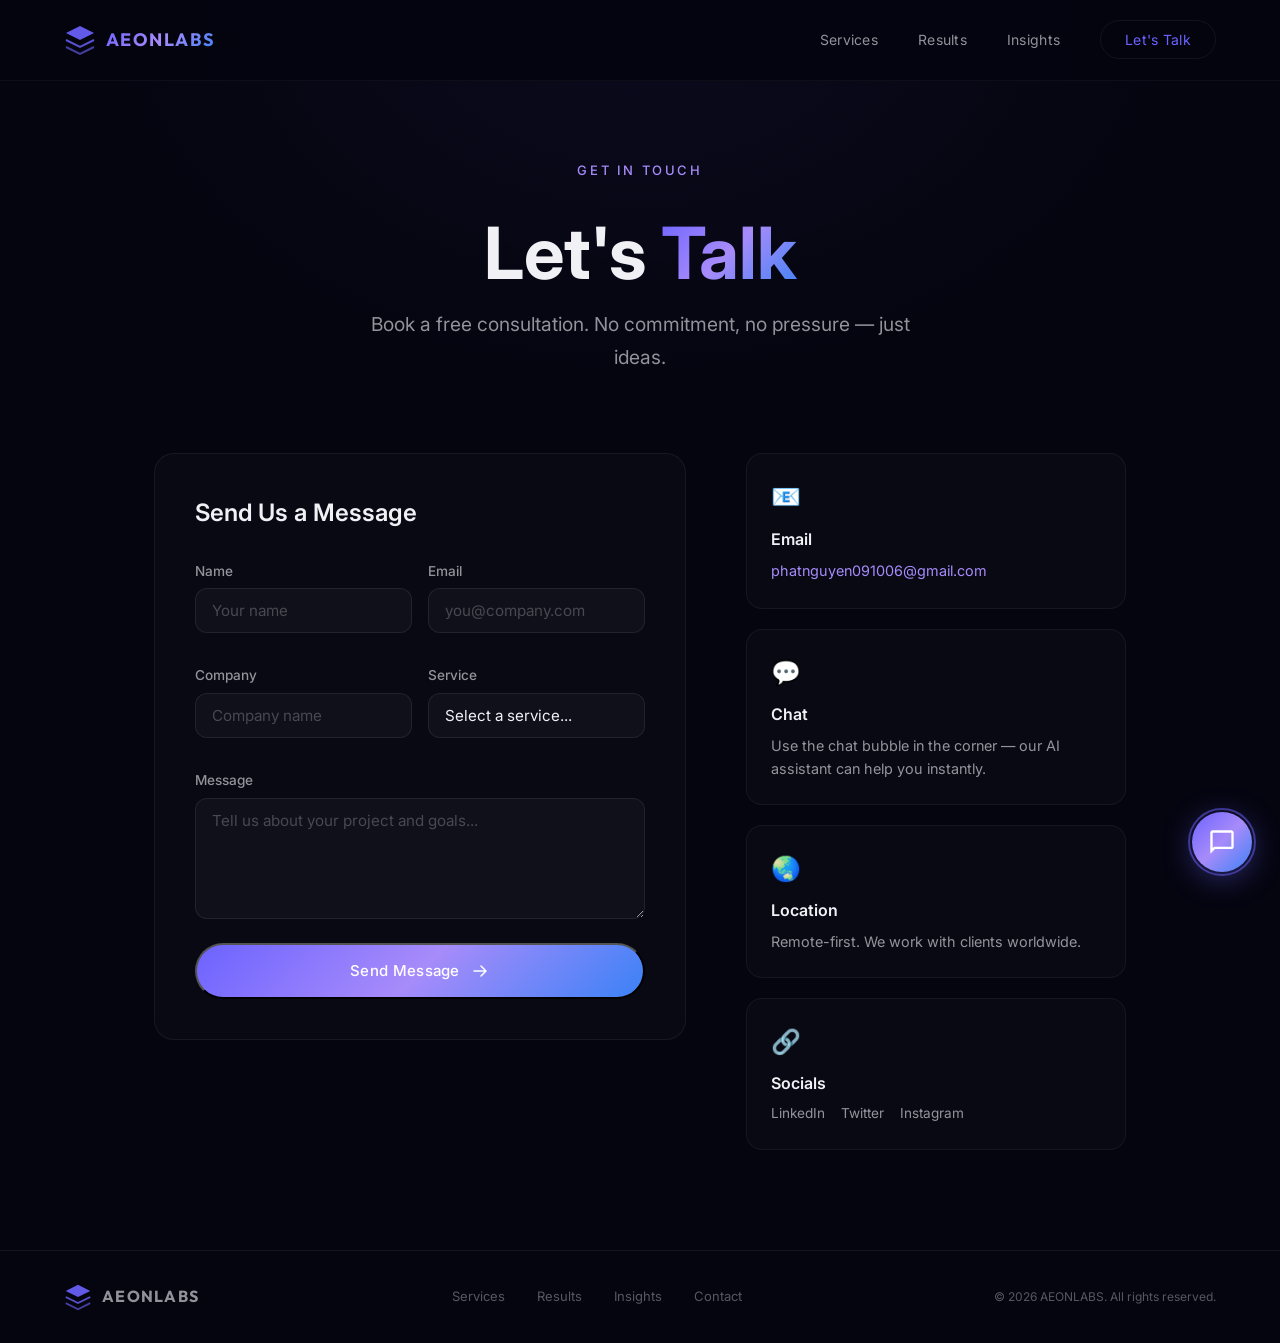
==== contact.html @ 663cafa3 "fix: update contact email to personal email" ====
<!DOCTYPE html>
<html lang="en">
<head>
    <meta charset="UTF-8">
    <meta name="viewport" content="width=device-width, initial-scale=1.0">
    <title>Contact — AEONLABS | Book a Free Consultation</title>
    <meta name="description" content="Get in touch with AEONLABS. Book a free AI marketing consultation and discover how we can grow your business.">
    <link rel="preconnect" href="https://fonts.googleapis.com">
    <link rel="preconnect" href="https://fonts.gstatic.com" crossorigin>
    <link href="https://fonts.googleapis.com/css2?family=Inter:wght@300;400;500;600&family=Outfit:wght@300;400;500;600;700;800&display=swap" rel="stylesheet">
    <link rel="stylesheet" href="style.css">
</head>
<body>
    <!-- Navbar -->
    <nav class="navbar navbar--solid" id="navbar">
        <div class="nav-inner">
            <a href="index.html" class="nav-logo" id="nav-logo">
                <svg width="32" height="32" viewBox="0 0 32 32" fill="none"><path d="M16 2L2 9L16 16L30 9L16 2Z" fill="url(#logo-grad)" opacity="0.9"/><path d="M2 23L16 30L30 23" stroke="url(#logo-grad)" stroke-width="2" fill="none" opacity="0.6"/><path d="M2 16L16 23L30 16" stroke="url(#logo-grad)" stroke-width="2" fill="none" opacity="0.8"/><defs><linearGradient id="logo-grad" x1="2" y1="2" x2="30" y2="30"><stop offset="0%" stop-color="#6C63FF"/><stop offset="100%" stop-color="#A78BFA"/></linearGradient></defs></svg>
                <span class="nav-logo-text">AEONLABS</span>
            </a>
            <ul class="nav-links" id="nav-links">
                <li><a href="services.html">Services</a></li>
                <li><a href="results.html">Results</a></li>
                <li><a href="insights.html">Insights</a></li>
                <li><a href="contact.html" class="nav-cta active">Let's Talk</a></li>
            </ul>
            <button class="nav-toggle" id="nav-toggle" aria-label="Toggle menu"><span></span><span></span></button>
        </div>
    </nav>

    <!-- Page Hero -->
    <section class="page-hero">
        <div class="page-hero-inner">
            <p class="hero-label" data-animate="fade-up">Get In Touch</p>
            <h1 class="page-hero-title" data-animate="fade-up" data-delay="100">
                Let's <span class="gradient-text">Talk</span>
            </h1>
            <p class="page-hero-sub" data-animate="fade-up" data-delay="200">
                Book a free consultation. No commitment, no pressure — just ideas.
            </p>
        </div>
    </section>

    <!-- Contact Section -->
    <section class="contact-section">
        <div class="contact-grid">
            <!-- Contact Form -->
            <div class="contact-form-wrap" data-animate="fade-up">
                <h2>Send Us a Message</h2>
                <form class="contact-form" id="contact-form">
                    <div class="form-row">
                        <div class="form-group">
                            <label for="c-name">Name</label>
                            <input type="text" id="c-name" name="name" placeholder="Your name" required>
                        </div>
                        <div class="form-group">
                            <label for="c-email">Email</label>
                            <input type="email" id="c-email" name="email" placeholder="you@company.com" required>
                        </div>
                    </div>
                    <div class="form-row">
                        <div class="form-group">
                            <label for="c-company">Company</label>
                            <input type="text" id="c-company" name="company" placeholder="Company name">
                        </div>
                        <div class="form-group">
                            <label for="c-service">Service</label>
                            <select id="c-service" name="service">
                                <option value="">Select a service...</option>
                                <option>AI Ad Campaigns</option>
                                <option>SEO Automation</option>
                                <option>Content Generation</option>
                                <option>Social Media AI</option>
                                <option>Predictive Analytics</option>
                                <option>Brand Strategy</option>
                                <option>Not sure — need advice</option>
                            </select>
                        </div>
                    </div>
                    <div class="form-group">
                        <label for="c-message">Message</label>
                        <textarea id="c-message" name="message" rows="5" placeholder="Tell us about your project and goals..."></textarea>
                    </div>
                    <button type="submit" class="btn-primary btn-primary--full" id="contact-submit">
                        <span>Send Message</span>
                        <svg width="20" height="20" viewBox="0 0 20 20" fill="none"><path d="M4 10H16M16 10L11 5M16 10L11 15" stroke="currentColor" stroke-width="1.5" stroke-linecap="round" stroke-linejoin="round"/></svg>
                    </button>
                </form>
                <div class="form-success" id="form-success" style="display:none;">
                    <div class="success-icon">🎉</div>
                    <h3>Message Sent!</h3>
                    <p>We'll get back to you within 24 hours.</p>
                </div>
            </div>

            <!-- Contact Info -->
            <div class="contact-info" data-animate="fade-up" data-delay="150">
                <div class="contact-info-card">
                    <div class="contact-info-icon">📧</div>
                    <h3>Email</h3>
                    <a href="mailto:phatnguyen091006@gmail.com">phatnguyen091006@gmail.com</a>
                </div>
                <div class="contact-info-card">
                    <div class="contact-info-icon">💬</div>
                    <h3>Chat</h3>
                    <p>Use the chat bubble in the corner — our AI assistant can help you instantly.</p>
                </div>
                <div class="contact-info-card">
                    <div class="contact-info-icon">🌏</div>
                    <h3>Location</h3>
                    <p>Remote-first. We work with clients worldwide.</p>
                </div>
                <div class="contact-info-card">
                    <div class="contact-info-icon">🔗</div>
                    <h3>Socials</h3>
                    <div class="contact-socials">
                        <a href="#">LinkedIn</a>
                        <a href="#">Twitter</a>
                        <a href="#">Instagram</a>
                    </div>
                </div>
            </div>
        </div>
    </section>

    <!-- Footer -->
    <footer class="footer">
        <div class="footer-bottom">
            <div class="footer-bottom-inner">
                <div class="footer-logo">
                    <svg width="28" height="28" viewBox="0 0 32 32" fill="none"><path d="M16 2L2 9L16 16L30 9L16 2Z" fill="url(#logo-grad2)" opacity="0.9"/><path d="M2 23L16 30L30 23" stroke="url(#logo-grad2)" stroke-width="2" fill="none" opacity="0.6"/><path d="M2 16L16 23L30 16" stroke="url(#logo-grad2)" stroke-width="2" fill="none" opacity="0.8"/><defs><linearGradient id="logo-grad2" x1="2" y1="2" x2="30" y2="30"><stop offset="0%" stop-color="#6C63FF"/><stop offset="100%" stop-color="#A78BFA"/></linearGradient></defs></svg>
                    <span class="footer-logo-text">AEONLABS</span>
                </div>
                <div class="footer-links">
                    <a href="services.html">Services</a>
                    <a href="results.html">Results</a>
                    <a href="insights.html">Insights</a>
                    <a href="contact.html">Contact</a>
                </div>
                <p class="footer-copy">&copy; 2026 AEONLABS. All rights reserved.</p>
            </div>
        </div>
    </footer>

    <script src="script.js"></script>
    <script src="chatbot.js"></script>
</body>
</html>
---- style.css ----
/* ===================================
   AEONLABS AI Marketing — Design System
   =================================== */

/* --- Reset & Base --- */
*, *::before, *::after {
    margin: 0;
    padding: 0;
    box-sizing: border-box;
}

:root {
    --bg-primary: #050510;
    --bg-secondary: #0a0a1a;
    --bg-card: #0d0d20;
    --bg-card-hover: #12122a;
    --surface: rgba(255, 255, 255, 0.03);
    --surface-border: rgba(255, 255, 255, 0.06);

    --text-primary: #f0f0f5;
    --text-secondary: rgba(240, 240, 245, 0.6);
    --text-muted: rgba(240, 240, 245, 0.35);

    --accent-purple: #6C63FF;
    --accent-violet: #A78BFA;
    --accent-blue: #3B82F6;
    --accent-glow: rgba(108, 99, 255, 0.15);

    --gradient-hero: linear-gradient(180deg, rgba(5,5,16,0) 0%, rgba(5,5,16,0.6) 50%, #050510 100%);
    --gradient-accent: linear-gradient(135deg, #6C63FF 0%, #A78BFA 50%, #3B82F6 100%);
    --gradient-text: linear-gradient(135deg, #f0f0f5 0%, #A78BFA 100%);

    --font-heading: 'Outfit', sans-serif;
    --font-body: 'Inter', sans-serif;

    --section-padding: clamp(80px, 10vw, 160px);
    --container-max: 1400px;
    --container-padding: clamp(20px, 5vw, 80px);

    --ease-out: cubic-bezier(0.16, 1, 0.3, 1);
    --ease-spring: cubic-bezier(0.34, 1.56, 0.64, 1);
}

html { scroll-behavior: smooth; -webkit-font-smoothing: antialiased; }

body {
    font-family: var(--font-body);
    background: var(--bg-primary);
    color: var(--text-primary);
    overflow-x: hidden;
    line-height: 1.6;
}

a { text-decoration: none; color: inherit; }
img { display: block; max-width: 100%; height: auto; }

.gradient-text {
    background: var(--gradient-accent);
    -webkit-background-clip: text;
    -webkit-text-fill-color: transparent;
    background-clip: text;
}


/* --- Navbar --- */
.navbar {
    position: fixed; top: 0; left: 0; width: 100%;
    z-index: 1000; padding: 24px 0;
    transition: all 0.5s var(--ease-out);
}

.navbar.scrolled {
    padding: 14px 0;
    background: rgba(5, 5, 16, 0.8);
    backdrop-filter: blur(20px);
    -webkit-backdrop-filter: blur(20px);
    border-bottom: 1px solid var(--surface-border);
}

.nav-inner {
    max-width: var(--container-max); margin: 0 auto;
    padding: 0 var(--container-padding);
    display: flex; align-items: center; justify-content: space-between;
}

.nav-logo {
    display: flex; align-items: center; gap: 10px;
    transition: opacity 0.3s;
}
.nav-logo:hover { opacity: 0.8; }

.nav-logo-text {
    font-family: var(--font-heading);
    font-weight: 700; font-size: 18px;
    letter-spacing: 0.08em;
    background: var(--gradient-accent);
    -webkit-background-clip: text;
    -webkit-text-fill-color: transparent;
    background-clip: text;
}

.nav-links {
    display: flex; align-items: center;
    list-style: none; gap: 40px;
}

.nav-links a {
    font-size: 14px; font-weight: 400;
    color: var(--text-secondary);
    letter-spacing: 0.02em; transition: color 0.3s;
    position: relative;
}

.nav-links a::after {
    content: ''; position: absolute; bottom: -4px; left: 0;
    width: 0; height: 1px;
    background: var(--accent-purple);
    transition: width 0.3s var(--ease-out);
}

.nav-links a:hover { color: var(--text-primary); }
.nav-links a:hover::after { width: 100%; }

.nav-cta {
    padding: 10px 24px !important;
    border: 1px solid var(--surface-border);
    border-radius: 100px;
    transition: all 0.3s var(--ease-out) !important;
}

.nav-cta:hover {
    border-color: var(--accent-purple) !important;
    background: var(--accent-glow);
}

.nav-cta::after { display: none !important; }

.nav-toggle {
    display: none; flex-direction: column; gap: 6px;
    background: none; border: none; cursor: pointer; padding: 8px;
}

.nav-toggle span {
    display: block; width: 24px; height: 1.5px;
    background: var(--text-primary);
    transition: all 0.3s var(--ease-out);
}

/* --- Hero --- */
.hero {
    position: relative; min-height: 100vh;
    display: flex; align-items: center; justify-content: center;
    overflow: hidden;
}

.hero-bg { position: absolute; inset: 0; z-index: 0; }

.hero-bg-img { width: 100%; height: 100%; object-fit: cover; opacity: 0.5; }

.hero-bg-overlay { position: absolute; inset: 0; background: var(--gradient-hero); }

.hero-particles { position: absolute; inset: 0; z-index: 1; pointer-events: none; }

.particle {
    position: absolute; width: 2px; height: 2px;
    background: var(--accent-violet); border-radius: 50%;
    opacity: 0; animation: particle-float 8s infinite;
}

@keyframes particle-float {
    0% { opacity: 0; transform: translateY(0) scale(1); }
    10% { opacity: 0.6; }
    90% { opacity: 0; }
    100% { opacity: 0; transform: translateY(-300px) scale(0); }
}

.hero-content {
    position: relative; z-index: 2;
    text-align: center; padding: 0 var(--container-padding);
}

.hero-label {
    font-family: var(--font-body);
    font-size: 13px; font-weight: 500;
    letter-spacing: 0.2em; text-transform: uppercase;
    color: var(--accent-violet); margin-bottom: 32px;
}

.hero-title {
    font-family: var(--font-heading);
    font-size: clamp(48px, 8vw, 120px);
    font-weight: 700; line-height: 1.05;
    letter-spacing: -0.03em;
    background: var(--gradient-text);
    -webkit-background-clip: text;
    -webkit-text-fill-color: transparent;
    background-clip: text;
    margin-bottom: 28px;
}

.hero-subtitle {
    font-size: clamp(15px, 1.5vw, 19px);
    color: var(--text-secondary);
    line-height: 1.8; max-width: 520px; margin: 0 auto;
}

.hero-subtitle strong { color: var(--text-primary); }

.hero-cta-group {
    display: flex; align-items: center; justify-content: center;
    gap: 20px; margin-top: 40px;
}

.btn-ghost {
    padding: 14px 32px; border-radius: 100px;
    border: 1px solid var(--surface-border);
    font-family: var(--font-body); font-size: 15px;
    font-weight: 500; color: var(--text-secondary);
    transition: all 0.4s var(--ease-out);
}

.btn-ghost:hover {
    border-color: var(--accent-purple);
    color: var(--text-primary);
    background: var(--accent-glow);
}

.hero-scroll {
    position: absolute; bottom: -120px; left: 50%;
    transform: translateX(-50%);
    display: flex; flex-direction: column;
    align-items: center; gap: 12px;
}

.scroll-line {
    width: 1px; height: 60px;
    background: linear-gradient(180deg, var(--accent-purple), transparent);
    animation: scroll-pulse 2s infinite;
}

@keyframes scroll-pulse {
    0%, 100% { opacity: 0.3; transform: scaleY(0.6); }
    50% { opacity: 1; transform: scaleY(1); }
}

.hero-scroll span {
    font-size: 11px; letter-spacing: 0.15em;
    text-transform: uppercase; color: var(--text-muted);
}

/* --- About Section --- */
.about { padding: var(--section-padding) 0; position: relative; }

.about-grid {
    max-width: var(--container-max); margin: 0 auto;
    padding: 0 var(--container-padding);
    display: grid; grid-template-columns: 1fr 1fr;
    gap: 80px; align-items: start;
}

.section-title {
    font-family: var(--font-heading);
    font-size: clamp(36px, 5vw, 72px);
    font-weight: 700; line-height: 1.1;
    letter-spacing: -0.03em;
}

.about-card {
    display: flex; gap: 16px; align-items: flex-start;
    padding: 24px; border-radius: 16px;
    background: var(--surface);
    border: 1px solid var(--surface-border);
    margin-bottom: 16px;
    transition: all 0.4s var(--ease-out);
}

.about-card:hover {
    border-color: rgba(108, 99, 255, 0.2);
    background: rgba(255, 255, 255, 0.05);
    transform: translateX(4px);
}

.about-icon { font-size: 28px; flex-shrink: 0; line-height: 1; }

.about-text {
    font-size: 15px; line-height: 1.7;
    color: var(--text-secondary); margin: 0;
}

.about-text strong { color: var(--text-primary); }

.about-image {
    width: 100%; max-width: var(--container-max);
    margin: 80px auto 0; padding: 0 var(--container-padding);
    position: relative;
    display: flex; justify-content: center; align-items: center;
    min-height: 600px;
    overflow: hidden;
}

.globe-wrap {
    width: 620px; height: 620px;
    position: relative;
    z-index: 10;
    overflow: visible;
}

.globe-wrap canvas {
    width: 100% !important; height: 100% !important;
    display: block;
}

/* Glow ring behind the globe */
.about-image::after {
    content: '';
    position: absolute;
    width: 480px; height: 480px;
    top: 50%; left: 50%;
    transform: translate(-50%, -50%);
    border-radius: 50%;
    background: radial-gradient(
        circle,
        rgba(108, 99, 255, 0.18) 0%,
        rgba(108, 99, 255, 0.06) 40%,
        transparent 70%
    );
    animation: glow-pulse 4s ease-in-out infinite alternate;
    pointer-events: none;
    z-index: 1;
}

@keyframes glow-pulse {
    0% { transform: translate(-50%, -50%) scale(1); opacity: 0.6; }
    100% { transform: translate(-50%, -50%) scale(1.15); opacity: 1; }
}

/* Radial vignette — blends globe edges into background */
.about-image::before {
    content: '';
    position: absolute;
    inset: -60px;
    background: radial-gradient(
        circle at center,
        transparent 18%,
        rgba(5, 5, 16, 0.3) 28%,
        rgba(5, 5, 16, 0.7) 38%,
        rgba(5, 5, 16, 0.92) 48%,
        #050510 58%
    );
    pointer-events: none;
    z-index: 15;
}

/* --- Marquee --- */
.marquee-section {
    padding: 60px 0; overflow: hidden;
    border-top: 1px solid var(--surface-border);
    border-bottom: 1px solid var(--surface-border);
}

.marquee-track { display: flex; width: max-content; }

.marquee-content {
    display: flex; align-items: center; gap: 40px;
    animation: marquee-scroll 30s linear infinite;
    white-space: nowrap;
}

.marquee-item {
    font-family: var(--font-heading);
    font-size: clamp(36px, 5vw, 64px);
    font-weight: 600; letter-spacing: -0.02em;
    color: var(--text-primary); opacity: 0.7;
    transition: opacity 0.3s;
}

.marquee-item:hover { opacity: 1; }

.marquee-dot { font-size: 20px; color: var(--accent-purple); opacity: 0.5; }

@keyframes marquee-scroll {
    0% { transform: translateX(0); }
    100% { transform: translateX(-50%); }
}

/* --- Services Detail --- */
.services-detail {
    padding: var(--section-padding) 0;
    background: var(--bg-secondary);
}

.services-inner {
    max-width: var(--container-max); margin: 0 auto;
    padding: 0 var(--container-padding);
}

.services-title { margin-bottom: 16px; }

.services-subtitle {
    font-size: 17px; color: var(--text-secondary);
    margin-bottom: 60px;
}

.services-grid {
    display: grid; grid-template-columns: repeat(3, 1fr);
    gap: 24px;
}

.service-card {
    padding: 40px 32px; border-radius: 20px;
    background: var(--bg-card);
    border: 1px solid var(--surface-border);
    transition: all 0.5s var(--ease-out);
    position: relative; overflow: hidden;
}

.service-card::before {
    content: ''; position: absolute; top: 0; left: 0;
    width: 100%; height: 3px;
    background: var(--gradient-accent);
    transform: scaleX(0); transform-origin: left;
    transition: transform 0.5s var(--ease-out);
}

.service-card:hover {
    border-color: rgba(108, 99, 255, 0.2);
    transform: translateY(-6px);
    box-shadow: 0 20px 60px rgba(108, 99, 255, 0.08);
}

.service-card:hover::before { transform: scaleX(1); }

.service-number {
    font-family: var(--font-heading);
    font-size: 14px; font-weight: 600;
    color: var(--accent-purple); opacity: 0.5;
    margin-bottom: 24px;
}

.service-card h3 {
    font-family: var(--font-heading);
    font-size: 22px; font-weight: 600;
    margin-bottom: 14px;
}

.service-card p {
    font-size: 14px; line-height: 1.7;
    color: var(--text-secondary);
}

.service-card p strong { color: var(--text-primary); }

/* --- Work / Portfolio --- */
.work {
    padding: var(--section-padding) 0;
    max-width: var(--container-max); margin: 0 auto;
    padding-left: var(--container-padding);
    padding-right: var(--container-padding);
}

.work-header { margin-bottom: 48px; }
.work-subtitle { font-size: 17px; color: var(--text-secondary); margin-top: 12px; }

.work-grid { display: grid; grid-template-columns: 1.2fr 1fr; gap: 24px; }

.work-card {
    position: relative; border-radius: 20px; overflow: hidden;
    background: var(--bg-card);
    border: 1px solid var(--surface-border);
    transition: all 0.5s var(--ease-out); cursor: pointer;
}

.work-card:hover { border-color: rgba(108,99,255,0.2); transform: translateY(-4px); }

.work-card-large { min-height: 560px; }

.work-card-img { width: 100%; height: 100%; overflow: hidden; }
.work-card-img img {
    width: 100%; height: 100%; object-fit: cover;
    transition: transform 0.8s var(--ease-out);
}
.work-card:hover .work-card-img img { transform: scale(1.05); }

.work-card-overlay {
    position: absolute; bottom: 0; left: 0; right: 0;
    padding: 32px;
    background: linear-gradient(0deg, rgba(5,5,16,0.95) 0%, transparent 100%);
}

.work-tag {
    display: inline-block; font-size: 11px; font-weight: 500;
    letter-spacing: 0.1em; text-transform: uppercase;
    color: var(--accent-violet);
    padding: 6px 14px;
    border: 1px solid rgba(167,139,250,0.2);
    border-radius: 100px; margin-bottom: 12px;
}

.work-card-overlay h3 {
    font-family: var(--font-heading);
    font-size: clamp(18px, 2vw, 24px);
    font-weight: 600; margin-bottom: 8px;
}

.work-card-overlay p { font-size: 14px; color: var(--text-secondary); }

.work-card-stack { display: flex; flex-direction: column; gap: 24px; }
.work-card-stack .work-card { flex: 1; min-height: 260px; }

.work-stats-card {
    background: var(--bg-card);
    border: 1px solid var(--surface-border);
    border-radius: 20px; padding: 40px;
    display: flex; align-items: center;
    transition: all 0.5s var(--ease-out);
}

.work-stats-card:hover { border-color: rgba(108,99,255,0.2); }

.stats-grid { display: grid; grid-template-columns: 1fr 1fr; gap: 32px; width: 100%; }

.stat-item { text-align: center; }

.stat-number {
    font-family: var(--font-heading);
    font-size: clamp(32px, 3vw, 48px); font-weight: 700;
    background: var(--gradient-accent);
    -webkit-background-clip: text; -webkit-text-fill-color: transparent;
    background-clip: text;
}

.stat-suffix {
    font-family: var(--font-heading);
    font-size: clamp(24px, 2vw, 36px); font-weight: 600;
    background: var(--gradient-accent);
    -webkit-background-clip: text; -webkit-text-fill-color: transparent;
    background-clip: text;
}

.stat-label {
    display: block; font-size: 13px;
    color: var(--text-muted); margin-top: 4px;
    letter-spacing: 0.05em;
}

/* --- Newsroom --- */
.newsroom { padding: var(--section-padding) 0; background: var(--bg-secondary); }

.newsroom-inner {
    max-width: var(--container-max); margin: 0 auto;
    padding: 0 var(--container-padding);
}

.newsroom-title { margin-bottom: 12px; }

.newsroom-subtitle {
    font-size: 17px; color: var(--text-secondary);
    margin-bottom: 48px;
}

.news-grid { display: grid; grid-template-columns: 1fr 1fr; gap: 32px; }

.news-card {
    border-radius: 20px; overflow: hidden;
    background: var(--bg-card);
    border: 1px solid var(--surface-border);
    transition: all 0.5s var(--ease-out);
}

.news-card:hover { border-color: rgba(108,99,255,0.2); transform: translateY(-4px); }

.news-card-link { display: block; }

.news-card-img { height: 240px; overflow: hidden; }
.news-card-img img {
    width: 100%; height: 100%; object-fit: cover;
    transition: transform 0.8s var(--ease-out);
}
.news-card:hover .news-card-img img { transform: scale(1.05); }

.news-card-body { padding: 28px; }

.news-date {
    font-size: 12px; color: var(--text-muted);
    letter-spacing: 0.05em; text-transform: uppercase;
    margin-bottom: 12px; display: block;
}

.news-card-body h3 {
    font-family: var(--font-heading);
    font-size: 18px; font-weight: 600;
    line-height: 1.4; color: var(--text-primary);
    margin-bottom: 10px;
}

.news-excerpt {
    font-size: 14px; line-height: 1.6;
    color: var(--text-muted);
}

/* --- Footer --- */
.footer { position: relative; }

.footer-cta {
    padding: var(--section-padding) 0;
    position: relative; overflow: hidden;
}

.footer-cta-inner {
    max-width: var(--container-max); margin: 0 auto;
    padding: 0 var(--container-padding);
    position: relative; text-align: center;
}

.footer-sphere-wrap {
    position: relative; width: 280px; height: 280px;
    margin: 0 auto 60px;
}

.footer-sphere {
    width: 100%; height: 100%; border-radius: 50%;
    overflow: hidden; position: relative;
    animation: sphere-float 6s ease-in-out infinite;
}

.footer-sphere img {
    width: 100%; height: 100%;
    object-fit: cover; border-radius: 50%;
}

.footer-sphere::after {
    content: ''; position: absolute; inset: -2px;
    border-radius: 50%;
    border: 1px solid rgba(108,99,255,0.3);
    animation: sphere-glow 4s ease-in-out infinite alternate;
}

@keyframes sphere-float {
    0%, 100% { transform: translateY(0); }
    50% { transform: translateY(-16px); }
}

@keyframes sphere-glow {
    0% { box-shadow: 0 0 30px rgba(108,99,255,0.1); }
    100% { box-shadow: 0 0 60px rgba(108,99,255,0.25); }
}

.footer-cta-text {
    font-family: var(--font-heading);
    font-size: clamp(28px, 4vw, 52px);
    font-weight: 600; line-height: 1.2;
    letter-spacing: -0.02em;
    max-width: 800px; margin: 0 auto 48px;
    color: var(--text-primary);
}

.btn-primary {
    display: inline-flex; align-items: center; gap: 10px;
    padding: 16px 36px; border-radius: 100px;
    background: var(--gradient-accent);
    color: #fff; font-family: var(--font-body);
    font-size: 15px; font-weight: 500;
    letter-spacing: 0.02em;
    transition: all 0.4s var(--ease-out);
    position: relative; overflow: hidden;
}

.btn-primary::before {
    content: ''; position: absolute; inset: 0;
    border-radius: inherit;
    background: linear-gradient(135deg, rgba(255,255,255,0.2), transparent);
    opacity: 0; transition: opacity 0.4s;
}

.btn-primary:hover {
    transform: translateY(-2px);
    box-shadow: 0 12px 40px rgba(108,99,255,0.3);
}

.btn-primary:hover::before { opacity: 1; }
.btn-primary svg { transition: transform 0.3s var(--ease-out); }
.btn-primary:hover svg { transform: translateX(4px); }

.footer-bottom { border-top: 1px solid var(--surface-border); padding: 32px 0; }

.footer-bottom-inner {
    max-width: var(--container-max); margin: 0 auto;
    padding: 0 var(--container-padding);
    display: flex; align-items: center; justify-content: space-between;
}

.footer-logo {
    display: flex; align-items: center; gap: 10px;
}

.footer-logo-text {
    font-family: var(--font-heading);
    font-weight: 700; font-size: 16px;
    letter-spacing: 0.08em;
    color: var(--text-secondary);
}

.footer-links { display: flex; gap: 32px; }
.footer-links a { font-size: 13px; color: var(--text-muted); transition: color 0.3s; }
.footer-links a:hover { color: var(--text-primary); }
.footer-copy { font-size: 12px; color: var(--text-muted); }

/* --- Animations --- */
[data-animate] {
    opacity: 0; transform: translateY(40px);
    transition: opacity 0.8s var(--ease-out), transform 0.8s var(--ease-out);
}

[data-animate="scale-in"] { transform: scale(0.95); }

[data-animate].visible { opacity: 1; transform: translateY(0) scale(1); }

/* --- Responsive --- */
@media (max-width: 1024px) {
    .about-grid { grid-template-columns: 1fr; gap: 40px; }
    .work-grid { grid-template-columns: 1fr; }
    .work-card-large { min-height: 400px; }
    .services-grid { grid-template-columns: 1fr 1fr; }
}

@media (max-width: 768px) {
    .nav-links {
        position: fixed; top: 0; right: -100%;
        width: 300px; height: 100vh;
        background: rgba(5,5,16,0.97);
        backdrop-filter: blur(20px);
        flex-direction: column; align-items: flex-start;
        padding: 100px 40px 40px; gap: 28px;
        transition: right 0.5s var(--ease-out);
        border-left: 1px solid var(--surface-border);
    }

    .nav-links.open { right: 0; }
    .nav-toggle { display: flex; z-index: 1001; }
    .nav-toggle.active span:first-child { transform: rotate(45deg) translate(2px, 4px); }
    .nav-toggle.active span:last-child { transform: rotate(-45deg) translate(2px, -4px); }

    .news-grid { grid-template-columns: 1fr; }
    .services-grid { grid-template-columns: 1fr; }

    .footer-bottom-inner {
        flex-direction: column; gap: 20px; text-align: center;
    }

    .footer-links { flex-wrap: wrap; justify-content: center; }
    .hero-scroll { bottom: -80px; }
    .stats-grid { grid-template-columns: 1fr 1fr; gap: 24px; }

    .hero-cta-group { flex-direction: column; gap: 14px; }
}

@media (max-width: 480px) {
    .hero-title { font-size: 42px; }
    .section-title { font-size: 32px; }
    .footer-sphere-wrap { width: 200px; height: 200px; }
    .about-fallback-img, .globe-wrapper { width: 260px; height: 260px; }
    .about-image { min-height: 360px; }
    .about-image::after { width: 300px; height: 300px; }
}

/* --- Scrollbar --- */
::-webkit-scrollbar { width: 8px; }
::-webkit-scrollbar-track { background: var(--bg-primary); }
::-webkit-scrollbar-thumb { background: rgba(108,99,255,0.3); border-radius: 10px; }
::-webkit-scrollbar-thumb:hover { background: rgba(108,99,255,0.5); }

::selection { background: rgba(108,99,255,0.3); color: var(--text-primary); }

/* ===========================
   MULTI-PAGE COMPONENTS
   =========================== */

/* --- Solid navbar for inner pages --- */
.navbar--solid {
    background: rgba(5, 5, 16, 0.95);
    backdrop-filter: blur(20px);
    -webkit-backdrop-filter: blur(20px);
    border-bottom: 1px solid rgba(255,255,255,0.04);
}

/* --- Active nav link --- */
.nav-links a.active {
    color: var(--accent-purple);
}
.nav-links a.active::after {
    content: '';
    position: absolute;
    bottom: -4px; left: 0; right: 0;
    height: 2px;
    background: linear-gradient(90deg, var(--accent-purple), var(--accent-violet));
    border-radius: 2px;
}
.nav-links a { position: relative; }

/* --- Page Hero (inner pages) --- */
.page-hero {
    padding: 160px 0 80px;
    text-align: center;
    position: relative;
    background: radial-gradient(ellipse at center top, rgba(108,99,255,0.06) 0%, transparent 60%);
}
.page-hero-inner {
    max-width: var(--container-max);
    margin: 0 auto;
    padding: 0 var(--container-padding);
}
.page-hero-title {
    font-family: var(--font-display);
    font-size: clamp(2.5rem, 6vw, 4.5rem);
    font-weight: 700;
    line-height: 1.1;
    color: var(--text-primary);
    margin: 16px 0;
}
.page-hero-sub {
    font-size: clamp(1rem, 1.5vw, 1.2rem);
    color: var(--text-secondary);
    max-width: 560px;
    margin: 0 auto;
    line-height: 1.7;
}

/* --- Section CTA (View All links) --- */
.section-cta {
    text-align: center;
    padding: 40px 0 20px;
}
.btn-ghost--arrow {
    display: inline-flex;
    align-items: center;
    gap: 8px;
}
.btn-ghost--arrow svg {
    transition: transform 0.3s;
}
.btn-ghost--arrow:hover svg {
    transform: translateX(4px);
}

/* --- Services Preview (3 cards only on home) --- */
.services-grid--preview {
    grid-template-columns: repeat(3, 1fr);
}
@media (max-width: 768px) {
    .services-grid--preview {
        grid-template-columns: 1fr;
    }
}

/* --- Page CTA Banner --- */
.page-cta-banner {
    padding: 60px var(--container-padding);
}
.page-cta-inner {
    max-width: 800px;
    margin: 0 auto;
    text-align: center;
    padding: 60px 40px;
    border-radius: 24px;
    background: linear-gradient(135deg, rgba(108,99,255,0.08), rgba(59,130,246,0.05));
    border: 1px solid rgba(108,99,255,0.1);
}
.page-cta-inner h2 {
    font-family: var(--font-display);
    font-size: clamp(1.4rem, 3vw, 2rem);
    font-weight: 600;
    color: var(--text-primary);
    margin-bottom: 24px;
}

/* --- Contact Page --- */
.contact-section {
    padding: 0 var(--container-padding) 100px;
    max-width: 1100px;
    margin: 0 auto;
}
.contact-grid {
    display: grid;
    grid-template-columns: 1.4fr 1fr;
    gap: 60px;
    align-items: start;
}
.contact-form-wrap {
    background: rgba(255,255,255,0.02);
    border: 1px solid rgba(255,255,255,0.06);
    border-radius: 20px;
    padding: 40px;
}
.contact-form-wrap h2 {
    font-family: var(--font-display);
    font-size: 1.5rem;
    font-weight: 600;
    color: var(--text-primary);
    margin-bottom: 28px;
}
.form-row {
    display: grid;
    grid-template-columns: 1fr 1fr;
    gap: 16px;
    margin-bottom: 16px;
}
.form-group {
    display: flex;
    flex-direction: column;
    gap: 6px;
    margin-bottom: 16px;
}
.form-group label {
    font-size: 0.85rem;
    font-weight: 500;
    color: var(--text-secondary);
}
.form-group input,
.form-group select,
.form-group textarea {
    width: 100%;
    padding: 12px 16px;
    border-radius: 12px;
    border: 1px solid rgba(255,255,255,0.08);
    background: rgba(255,255,255,0.03);
    color: var(--text-primary);
    font-family: var(--font-body);
    font-size: 0.95rem;
    outline: none;
    transition: border-color 0.3s, box-shadow 0.3s;
}
.form-group input:focus,
.form-group select:focus,
.form-group textarea:focus {
    border-color: rgba(108,99,255,0.4);
    box-shadow: 0 0 0 3px rgba(108,99,255,0.08);
}
.form-group input::placeholder,
.form-group textarea::placeholder {
    color: rgba(240,240,245,0.25);
}
.form-group select {
    appearance: none;
    -webkit-appearance: none;
}
.form-group select option {
    background: #0d0d20;
    color: var(--text-primary);
}
.form-group textarea {
    resize: vertical;
    min-height: 100px;
}
.btn-primary--full {
    width: 100%;
    justify-content: center;
    margin-top: 8px;
}

.form-success {
    text-align: center;
    padding: 40px 20px;
}
.success-icon {
    font-size: 3rem;
    margin-bottom: 16px;
}
.form-success h3 {
    font-family: var(--font-display);
    font-size: 1.5rem;
    color: var(--text-primary);
    margin-bottom: 8px;
}
.form-success p {
    color: var(--text-secondary);
}

.contact-info {
    display: flex;
    flex-direction: column;
    gap: 20px;
}
.contact-info-card {
    padding: 24px;
    border-radius: 16px;
    background: rgba(255,255,255,0.02);
    border: 1px solid rgba(255,255,255,0.05);
    transition: border-color 0.3s;
}
.contact-info-card:hover {
    border-color: rgba(108,99,255,0.15);
}
.contact-info-icon {
    font-size: 1.5rem;
    margin-bottom: 10px;
}
.contact-info-card h3 {
    font-family: var(--font-display);
    font-size: 1rem;
    font-weight: 600;
    color: var(--text-primary);
    margin-bottom: 6px;
}
.contact-info-card a,
.contact-info-card p {
    font-size: 0.9rem;
    color: var(--text-secondary);
    line-height: 1.6;
}
.contact-info-card a {
    color: var(--accent-violet);
    text-decoration: none;
}
.contact-info-card a:hover {
    color: var(--accent-purple);
}
.contact-socials {
    display: flex;
    gap: 16px;
    margin-top: 4px;
}
.contact-socials a {
    font-size: 0.85rem;
    color: var(--text-secondary);
    text-decoration: none;
    transition: color 0.3s;
}
.contact-socials a:hover {
    color: var(--accent-purple);
}

@media (max-width: 768px) {
    .contact-grid {
        grid-template-columns: 1fr;
        gap: 40px;
    }
    .form-row {
        grid-template-columns: 1fr;
    }
    .page-hero {
        padding: 130px 0 60px;
    }
}
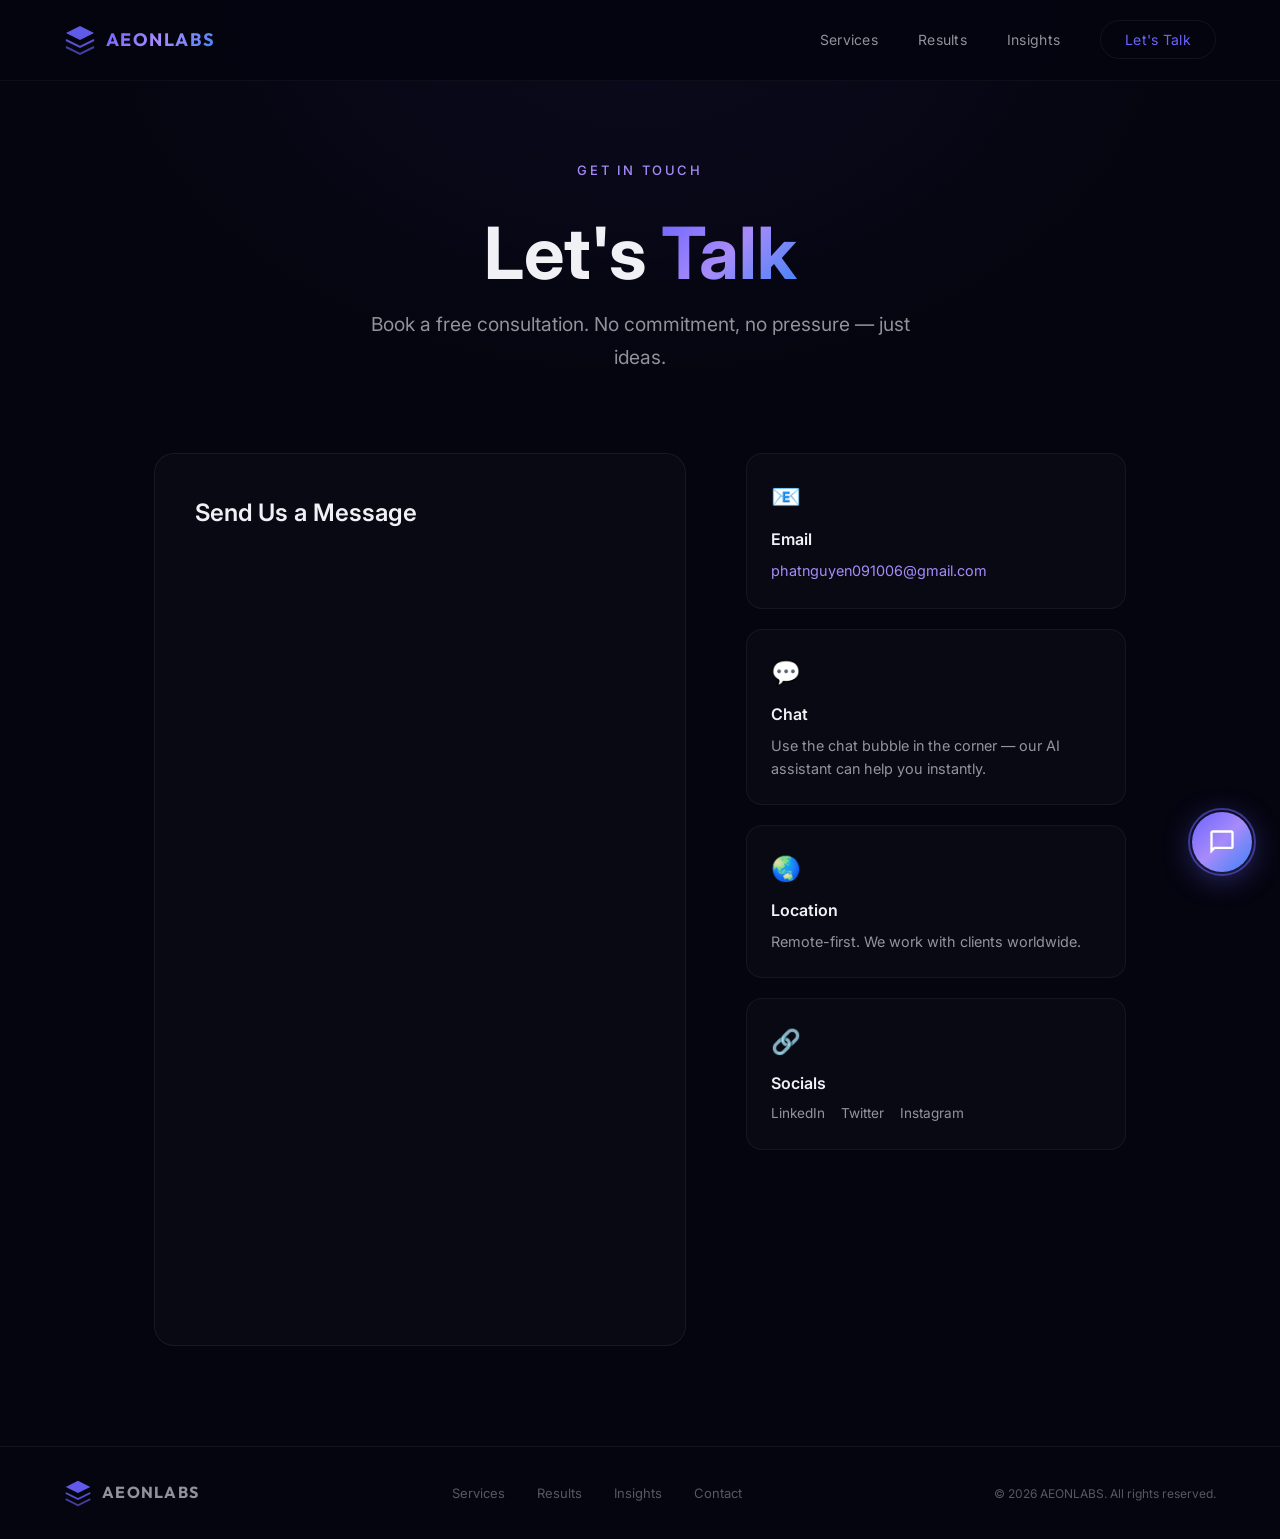
==== commit c3cfb6db: "feat: replace custom contact form with GHL embedded form" ====
--- a/contact.html
+++ b/contact.html
@@ -47,49 +47,25 @@
             <!-- Contact Form -->
             <div class="contact-form-wrap" data-animate="fade-up">
                 <h2>Send Us a Message</h2>
-                <form class="contact-form" id="contact-form">
-                    <div class="form-row">
-                        <div class="form-group">
-                            <label for="c-name">Name</label>
-                            <input type="text" id="c-name" name="name" placeholder="Your name" required>
-                        </div>
-                        <div class="form-group">
-                            <label for="c-email">Email</label>
-                            <input type="email" id="c-email" name="email" placeholder="you@company.com" required>
-                        </div>
-                    </div>
-                    <div class="form-row">
-                        <div class="form-group">
-                            <label for="c-company">Company</label>
-                            <input type="text" id="c-company" name="company" placeholder="Company name">
-                        </div>
-                        <div class="form-group">
-                            <label for="c-service">Service</label>
-                            <select id="c-service" name="service">
-                                <option value="">Select a service...</option>
-                                <option>AI Ad Campaigns</option>
-                                <option>SEO Automation</option>
-                                <option>Content Generation</option>
-                                <option>Social Media AI</option>
-                                <option>Predictive Analytics</option>
-                                <option>Brand Strategy</option>
-                                <option>Not sure — need advice</option>
-                            </select>
-                        </div>
-                    </div>
-                    <div class="form-group">
-                        <label for="c-message">Message</label>
-                        <textarea id="c-message" name="message" rows="5" placeholder="Tell us about your project and goals..."></textarea>
-                    </div>
-                    <button type="submit" class="btn-primary btn-primary--full" id="contact-submit">
-                        <span>Send Message</span>
-                        <svg width="20" height="20" viewBox="0 0 20 20" fill="none"><path d="M4 10H16M16 10L11 5M16 10L11 15" stroke="currentColor" stroke-width="1.5" stroke-linecap="round" stroke-linejoin="round"/></svg>
-                    </button>
-                </form>
-                <div class="form-success" id="form-success" style="display:none;">
-                    <div class="success-icon">🎉</div>
-                    <h3>Message Sent!</h3>
-                    <p>We'll get back to you within 24 hours.</p>
+                <div class="ghl-form-container">
+                    <iframe
+                        src="https://api.leadconnectorhq.com/widget/form/ROt1ZMWJJzhngxcMs2H4"
+                        style="width:100%;height:737px;border:none;border-radius:8px"
+                        id="inline-ROt1ZMWJJzhngxcMs2H4"
+                        data-layout="{'id':'INLINE'}"
+                        data-trigger-type="alwaysShow"
+                        data-trigger-value=""
+                        data-activation-type="alwaysActivated"
+                        data-activation-value=""
+                        data-deactivation-type="neverDeactivate"
+                        data-deactivation-value=""
+                        data-form-name="Form 7"
+                        data-height="737"
+                        data-layout-iframe-id="inline-ROt1ZMWJJzhngxcMs2H4"
+                        data-form-id="ROt1ZMWJJzhngxcMs2H4"
+                        title="Contact Form"
+                    ></iframe>
+                    <script src="https://link.msgsndr.com/js/form_embed.js"></script>
                 </div>
             </div>
 
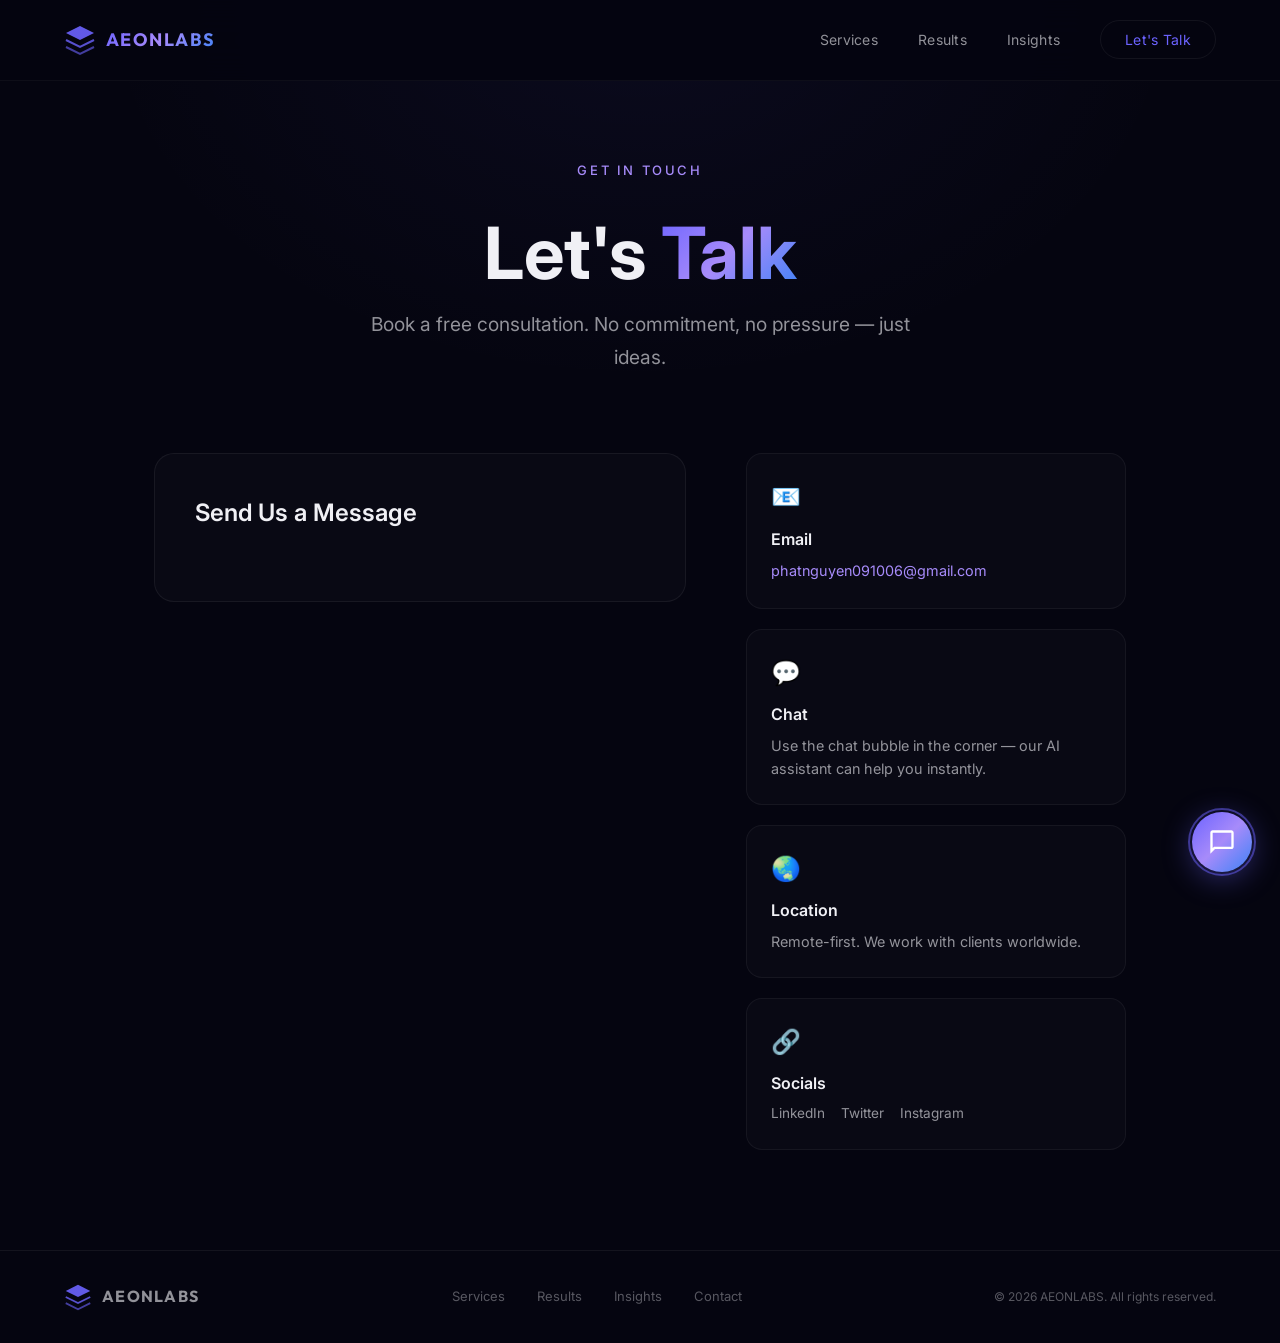
==== commit a23c16d9: "fix: update GHL form to popup layout" ====
--- a/contact.html
+++ b/contact.html
@@ -50,9 +50,9 @@
                 <div class="ghl-form-container">
                     <iframe
                         src="https://api.leadconnectorhq.com/widget/form/ROt1ZMWJJzhngxcMs2H4"
-                        style="width:100%;height:737px;border:none;border-radius:8px"
-                        id="inline-ROt1ZMWJJzhngxcMs2H4"
-                        data-layout="{'id':'INLINE'}"
+                        style="display:none;width:100%;height:100%;border:none;border-radius:8px"
+                        id="popup-ROt1ZMWJJzhngxcMs2H4"
+                        data-layout="{'id':'POPUP'}"
                         data-trigger-type="alwaysShow"
                         data-trigger-value=""
                         data-activation-type="alwaysActivated"
@@ -60,8 +60,8 @@
                         data-deactivation-type="neverDeactivate"
                         data-deactivation-value=""
                         data-form-name="Form 7"
-                        data-height="737"
-                        data-layout-iframe-id="inline-ROt1ZMWJJzhngxcMs2H4"
+                        data-height="704"
+                        data-layout-iframe-id="popup-ROt1ZMWJJzhngxcMs2H4"
                         data-form-id="ROt1ZMWJJzhngxcMs2H4"
                         title="Contact Form"
                     ></iframe>
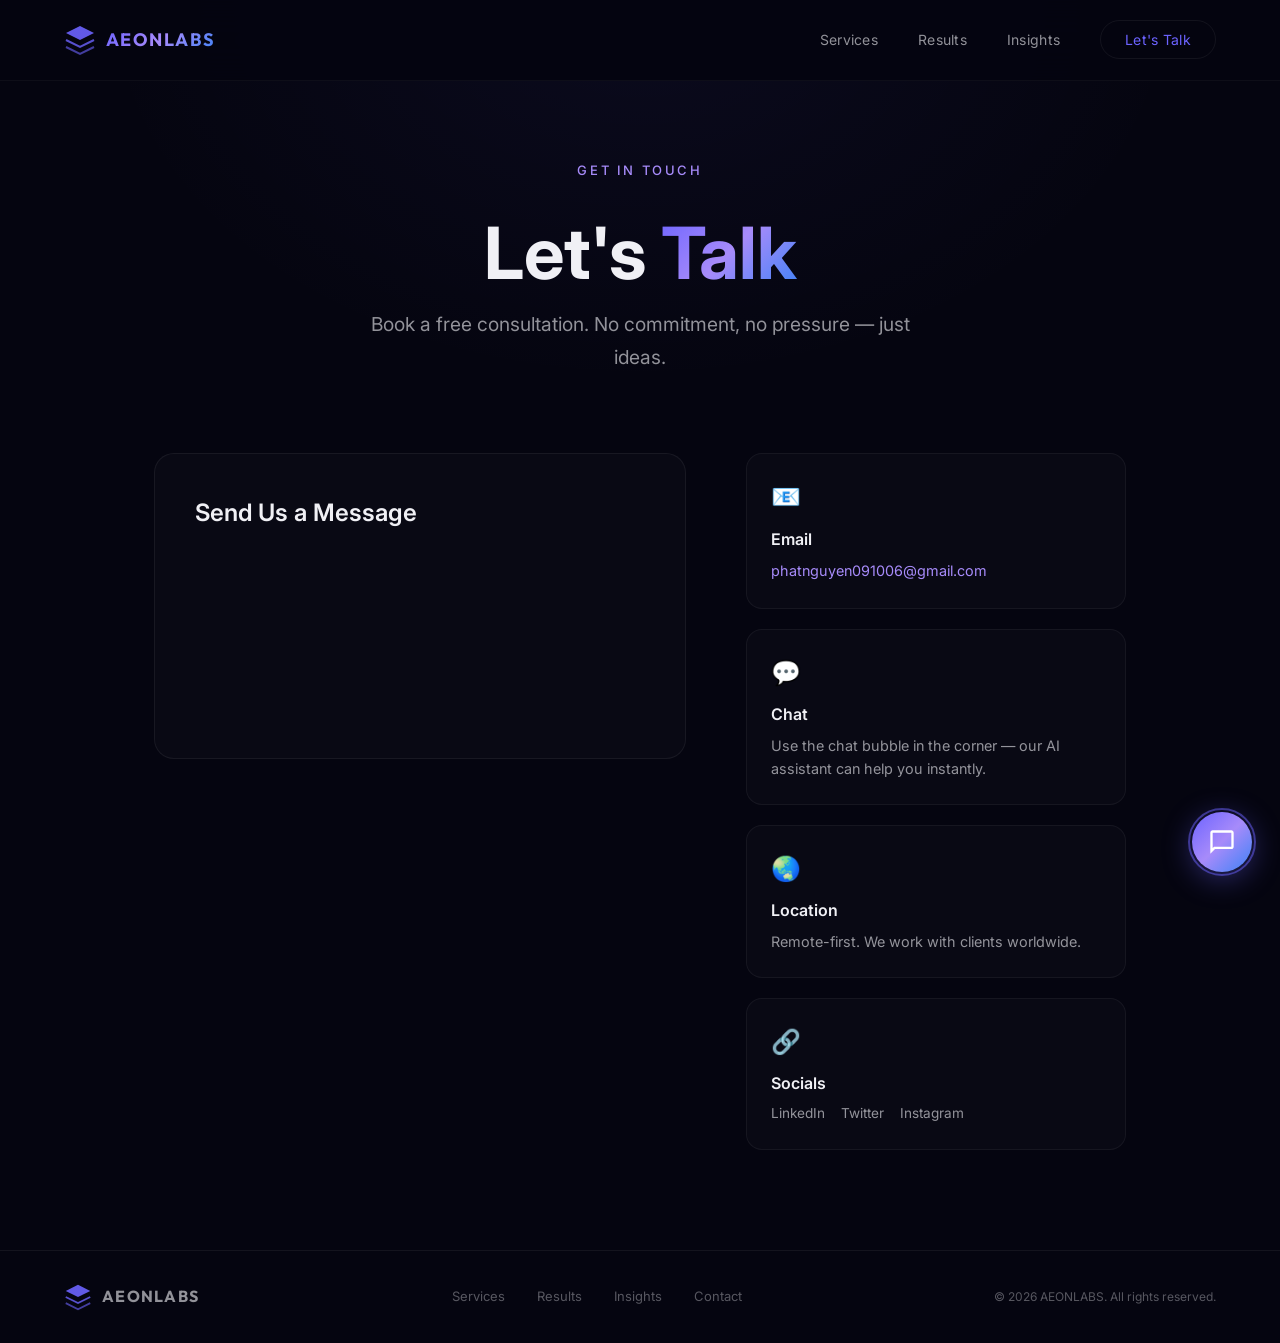
==== commit b7f1997e: "fix: switch GHL form back to inline layout" ====
--- a/contact.html
+++ b/contact.html
@@ -50,9 +50,9 @@
                 <div class="ghl-form-container">
                     <iframe
                         src="https://api.leadconnectorhq.com/widget/form/ROt1ZMWJJzhngxcMs2H4"
-                        style="display:none;width:100%;height:100%;border:none;border-radius:8px"
-                        id="popup-ROt1ZMWJJzhngxcMs2H4"
-                        data-layout="{'id':'POPUP'}"
+                        style="width:100%;height:100%;border:none;border-radius:8px"
+                        id="inline-ROt1ZMWJJzhngxcMs2H4"
+                        data-layout="{'id':'INLINE'}"
                         data-trigger-type="alwaysShow"
                         data-trigger-value=""
                         data-activation-type="alwaysActivated"
@@ -60,8 +60,8 @@
                         data-deactivation-type="neverDeactivate"
                         data-deactivation-value=""
                         data-form-name="Form 7"
-                        data-height="704"
-                        data-layout-iframe-id="popup-ROt1ZMWJJzhngxcMs2H4"
+                        data-height="737"
+                        data-layout-iframe-id="inline-ROt1ZMWJJzhngxcMs2H4"
                         data-form-id="ROt1ZMWJJzhngxcMs2H4"
                         title="Contact Form"
                     ></iframe>
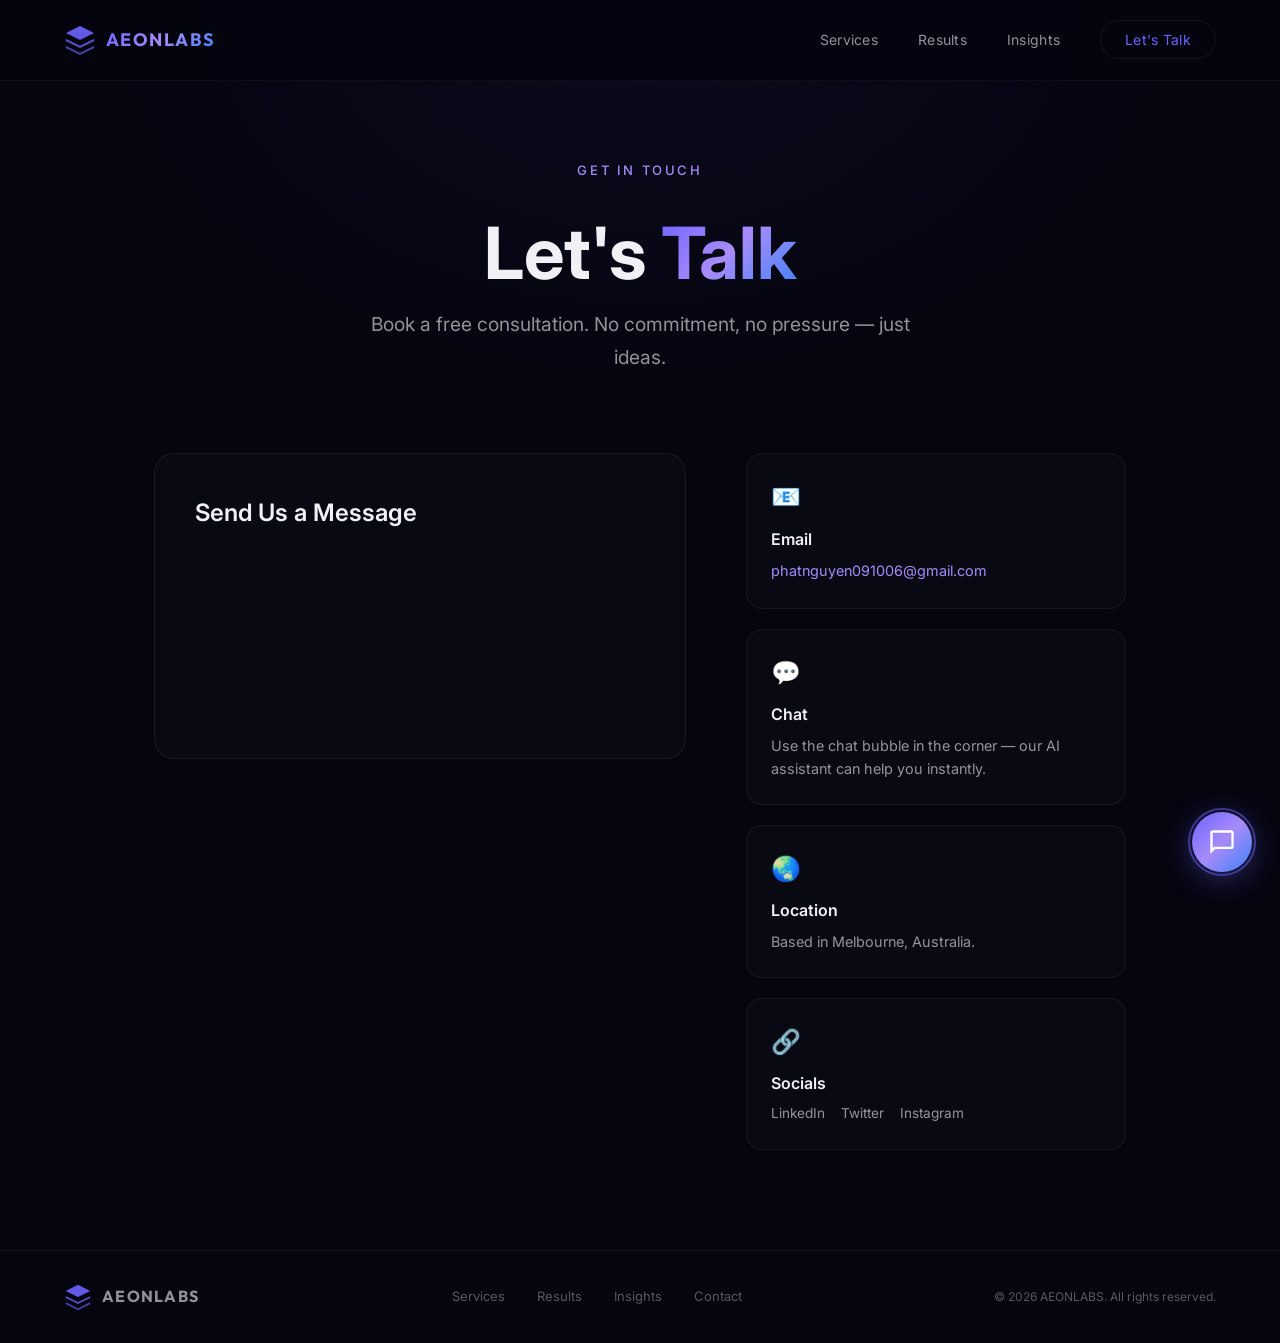
==== commit aa5092b6: "fix: update business location to Melbourne, Australia" ====
--- a/contact.html
+++ b/contact.html
@@ -60,7 +60,7 @@
                         data-deactivation-type="neverDeactivate"
                         data-deactivation-value=""
                         data-form-name="Form 7"
-                        data-height="737"
+                        data-height="761"
                         data-layout-iframe-id="inline-ROt1ZMWJJzhngxcMs2H4"
                         data-form-id="ROt1ZMWJJzhngxcMs2H4"
                         title="Contact Form"
@@ -84,7 +84,7 @@
                 <div class="contact-info-card">
                     <div class="contact-info-icon">🌏</div>
                     <h3>Location</h3>
-                    <p>Remote-first. We work with clients worldwide.</p>
+                    <p>Based in Melbourne, Australia.</p>
                 </div>
                 <div class="contact-info-card">
                     <div class="contact-info-icon">🔗</div>
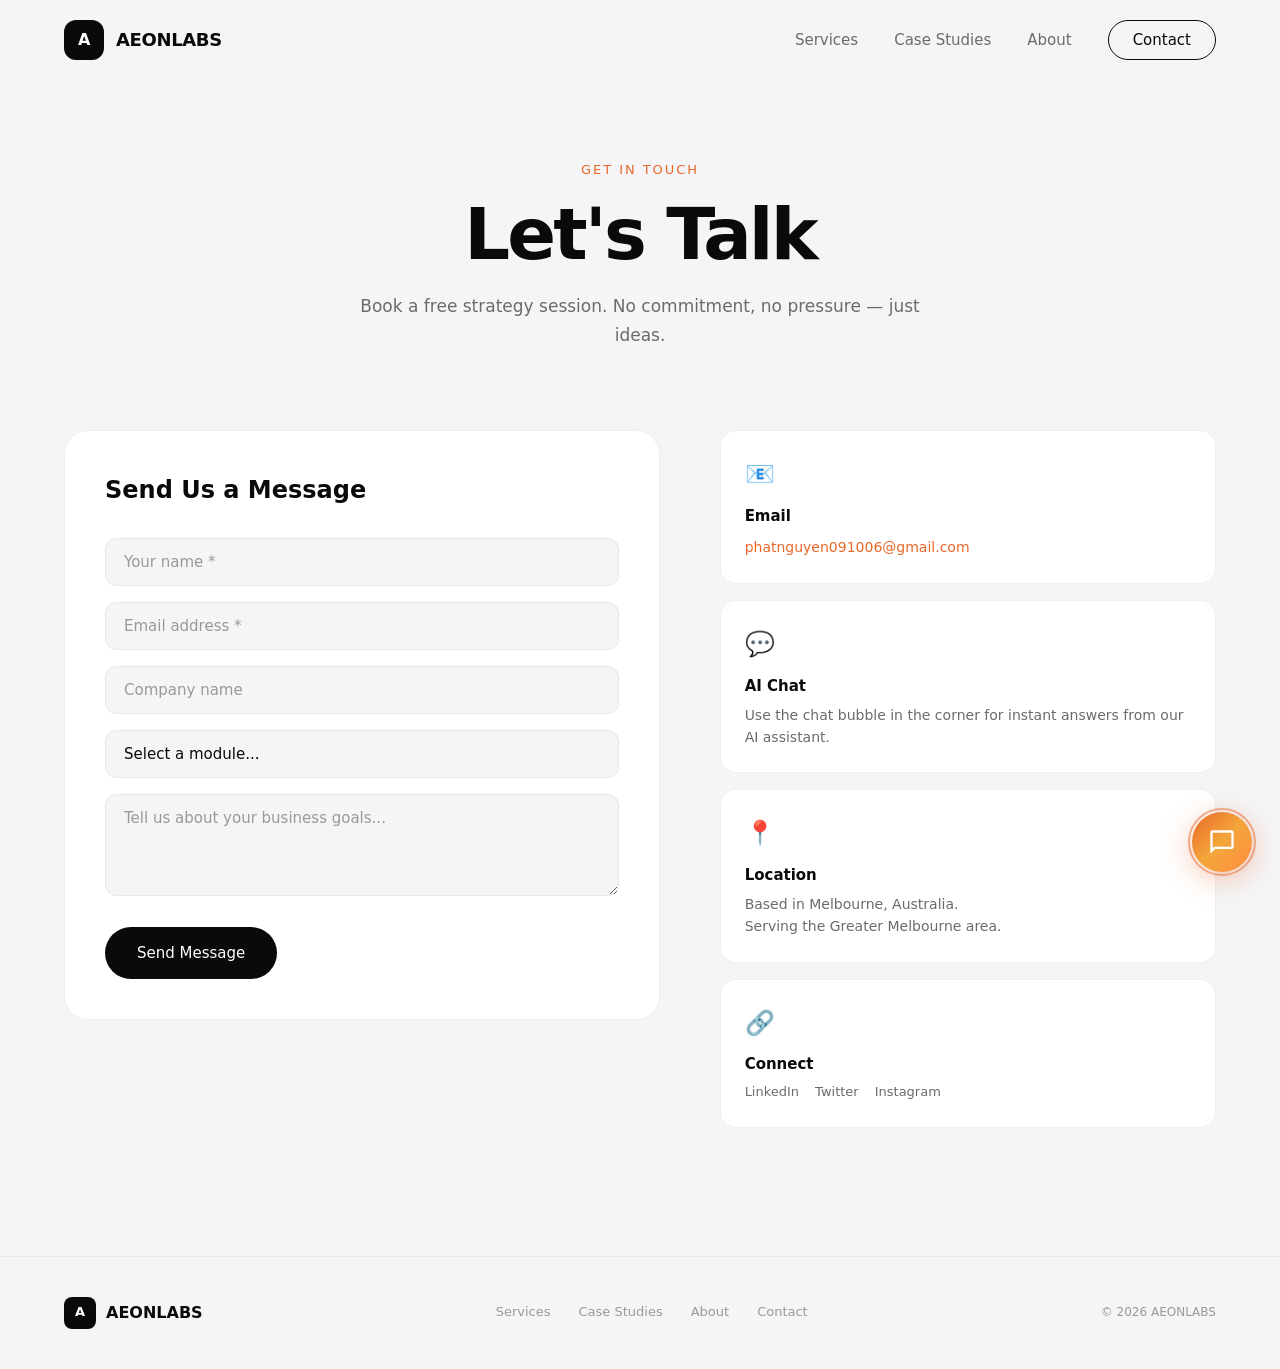
==== commit 1cf950c1: "Rebuild: light-mode design matching deployed site, orange accents, Spline 3D ready" ====
--- a/contact.html
+++ b/contact.html
@@ -3,122 +3,106 @@
 <head>
     <meta charset="UTF-8">
     <meta name="viewport" content="width=device-width, initial-scale=1.0">
-    <title>Contact — AEONLABS | Book a Free Consultation</title>
-    <meta name="description" content="Get in touch with AEONLABS. Book a free AI marketing consultation and discover how we can grow your business.">
+    <title>Contact — AEONLABS | Book a Strategy Call</title>
+    <meta name="description" content="Get in touch with AEONLABS. Book a free AI marketing strategy session for your Melbourne business.">
     <link rel="preconnect" href="https://fonts.googleapis.com">
     <link rel="preconnect" href="https://fonts.gstatic.com" crossorigin>
-    <link href="https://fonts.googleapis.com/css2?family=Inter:wght@300;400;500;600&family=Outfit:wght@300;400;500;600;700;800&display=swap" rel="stylesheet">
+    <link href="https://fonts.googleapis.com/css2?family=Inter:wght@300;400;500;600;700;800&display=swap" rel="stylesheet">
     <link rel="stylesheet" href="style.css">
 </head>
 <body>
-    <!-- Navbar -->
-    <nav class="navbar navbar--solid" id="navbar">
+    <nav class="nav scrolled" id="navbar">
         <div class="nav-inner">
-            <a href="index.html" class="nav-logo" id="nav-logo">
-                <svg width="32" height="32" viewBox="0 0 32 32" fill="none"><path d="M16 2L2 9L16 16L30 9L16 2Z" fill="url(#logo-grad)" opacity="0.9"/><path d="M2 23L16 30L30 23" stroke="url(#logo-grad)" stroke-width="2" fill="none" opacity="0.6"/><path d="M2 16L16 23L30 16" stroke="url(#logo-grad)" stroke-width="2" fill="none" opacity="0.8"/><defs><linearGradient id="logo-grad" x1="2" y1="2" x2="30" y2="30"><stop offset="0%" stop-color="#6C63FF"/><stop offset="100%" stop-color="#A78BFA"/></linearGradient></defs></svg>
-                <span class="nav-logo-text">AEONLABS</span>
-            </a>
+            <a href="index.html" class="nav-logo"><div class="nav-logo-icon">A</div><span>AEONLABS</span></a>
             <ul class="nav-links" id="nav-links">
                 <li><a href="services.html">Services</a></li>
-                <li><a href="results.html">Results</a></li>
-                <li><a href="insights.html">Insights</a></li>
-                <li><a href="contact.html" class="nav-cta active">Let's Talk</a></li>
+                <li><a href="case-studies.html">Case Studies</a></li>
+                <li><a href="about.html">About</a></li>
+                <li><a href="contact.html" class="nav-cta-link active">Contact</a></li>
             </ul>
             <button class="nav-toggle" id="nav-toggle" aria-label="Toggle menu"><span></span><span></span></button>
         </div>
     </nav>
 
-    <!-- Page Hero -->
     <section class="page-hero">
-        <div class="page-hero-inner">
-            <p class="hero-label" data-animate="fade-up">Get In Touch</p>
-            <h1 class="page-hero-title" data-animate="fade-up" data-delay="100">
-                Let's <span class="gradient-text">Talk</span>
-            </h1>
-            <p class="page-hero-sub" data-animate="fade-up" data-delay="200">
-                Book a free consultation. No commitment, no pressure — just ideas.
-            </p>
+        <div class="container">
+            <p class="page-hero-label" data-animate="fade-up">GET IN TOUCH</p>
+            <h1 class="page-hero-title" data-animate="fade-up">Let's Talk</h1>
+            <p class="page-hero-sub" data-animate="fade-up">Book a free strategy session. No commitment, no pressure — just ideas.</p>
         </div>
     </section>
 
-    <!-- Contact Section -->
     <section class="contact-section">
-        <div class="contact-grid">
-            <!-- Contact Form -->
-            <div class="contact-form-wrap" data-animate="fade-up">
-                <h2>Send Us a Message</h2>
-                <div class="ghl-form-container">
-                    <iframe
-                        src="https://api.leadconnectorhq.com/widget/form/ROt1ZMWJJzhngxcMs2H4"
-                        style="width:100%;height:100%;border:none;border-radius:8px"
-                        id="inline-ROt1ZMWJJzhngxcMs2H4"
-                        data-layout="{'id':'INLINE'}"
-                        data-trigger-type="alwaysShow"
-                        data-trigger-value=""
-                        data-activation-type="alwaysActivated"
-                        data-activation-value=""
-                        data-deactivation-type="neverDeactivate"
-                        data-deactivation-value=""
-                        data-form-name="Form 7"
-                        data-height="761"
-                        data-layout-iframe-id="inline-ROt1ZMWJJzhngxcMs2H4"
-                        data-form-id="ROt1ZMWJJzhngxcMs2H4"
-                        title="Contact Form"
-                    ></iframe>
-                    <script src="https://link.msgsndr.com/js/form_embed.js"></script>
+        <div class="container">
+            <div class="contact-grid">
+                <div class="contact-form" data-animate="fade-up">
+                    <h2>Send Us a Message</h2>
+                    <div class="native-form-container">
+                        <form id="contact-form">
+                            <div class="form-group"><input type="text" id="c-name" placeholder="Your name *" required></div>
+                            <div class="form-group"><input type="email" id="c-email" placeholder="Email address *" required></div>
+                            <div class="form-group"><input type="text" id="c-company" placeholder="Company name"></div>
+                            <div class="form-group">
+                                <select id="c-service">
+                                    <option value="">Select a module...</option>
+                                    <option>Neural Audience Engine</option>
+                                    <option>Autonomous Content Pipeline</option>
+                                    <option>Conversational Conversion</option>
+                                    <option>Predictive Market Radar</option>
+                                    <option>Autonomous Ad Orchestration</option>
+                                    <option>Attribution Oracle</option>
+                                    <option>Full AEON Stack</option>
+                                    <option>Not sure — need advice</option>
+                                </select>
+                            </div>
+                            <div class="form-group"><textarea id="c-message" rows="4" placeholder="Tell us about your business goals..."></textarea></div>
+                            <button type="submit" class="form-submit" id="contact-submit"><span>Send Message</span></button>
+                        </form>
+                        <div id="form-success" style="display:none;text-align:center;padding:40px;">
+                            <h3 style="color:var(--orange);margin-bottom:12px;font-size:20px;">Thank you! 🎉</h3>
+                            <p style="color:var(--text-secondary);">We'll get back to you within 24 hours.</p>
+                        </div>
+                    </div>
                 </div>
-            </div>
-
-            <!-- Contact Info -->
-            <div class="contact-info" data-animate="fade-up" data-delay="150">
-                <div class="contact-info-card">
-                    <div class="contact-info-icon">📧</div>
-                    <h3>Email</h3>
-                    <a href="mailto:phatnguyen091006@gmail.com">phatnguyen091006@gmail.com</a>
-                </div>
-                <div class="contact-info-card">
-                    <div class="contact-info-icon">💬</div>
-                    <h3>Chat</h3>
-                    <p>Use the chat bubble in the corner — our AI assistant can help you instantly.</p>
-                </div>
-                <div class="contact-info-card">
-                    <div class="contact-info-icon">🌏</div>
-                    <h3>Location</h3>
-                    <p>Based in Melbourne, Australia.</p>
-                </div>
-                <div class="contact-info-card">
-                    <div class="contact-info-icon">🔗</div>
-                    <h3>Socials</h3>
-                    <div class="contact-socials">
-                        <a href="#">LinkedIn</a>
-                        <a href="#">Twitter</a>
-                        <a href="#">Instagram</a>
+                <div class="contact-info" data-animate="fade-up">
+                    <div class="contact-info-card">
+                        <div class="contact-info-icon">📧</div>
+                        <h3>Email</h3>
+                        <a href="mailto:phatnguyen091006@gmail.com">phatnguyen091006@gmail.com</a>
+                    </div>
+                    <div class="contact-info-card">
+                        <div class="contact-info-icon">💬</div>
+                        <h3>AI Chat</h3>
+                        <p>Use the chat bubble in the corner for instant answers from our AI assistant.</p>
+                    </div>
+                    <div class="contact-info-card">
+                        <div class="contact-info-icon">📍</div>
+                        <h3>Location</h3>
+                        <p>Based in Melbourne, Australia.<br>Serving the Greater Melbourne area.</p>
+                    </div>
+                    <div class="contact-info-card">
+                        <div class="contact-info-icon">🔗</div>
+                        <h3>Connect</h3>
+                        <div class="contact-socials">
+                            <a href="#">LinkedIn</a>
+                            <a href="#">Twitter</a>
+                            <a href="#">Instagram</a>
+                        </div>
                     </div>
                 </div>
             </div>
         </div>
     </section>
 
-    <!-- Footer -->
     <footer class="footer">
-        <div class="footer-bottom">
-            <div class="footer-bottom-inner">
-                <div class="footer-logo">
-                    <svg width="28" height="28" viewBox="0 0 32 32" fill="none"><path d="M16 2L2 9L16 16L30 9L16 2Z" fill="url(#logo-grad2)" opacity="0.9"/><path d="M2 23L16 30L30 23" stroke="url(#logo-grad2)" stroke-width="2" fill="none" opacity="0.6"/><path d="M2 16L16 23L30 16" stroke="url(#logo-grad2)" stroke-width="2" fill="none" opacity="0.8"/><defs><linearGradient id="logo-grad2" x1="2" y1="2" x2="30" y2="30"><stop offset="0%" stop-color="#6C63FF"/><stop offset="100%" stop-color="#A78BFA"/></linearGradient></defs></svg>
-                    <span class="footer-logo-text">AEONLABS</span>
-                </div>
-                <div class="footer-links">
-                    <a href="services.html">Services</a>
-                    <a href="results.html">Results</a>
-                    <a href="insights.html">Insights</a>
-                    <a href="contact.html">Contact</a>
-                </div>
-                <p class="footer-copy">&copy; 2026 AEONLABS. All rights reserved.</p>
+        <div class="container">
+            <div class="footer-inner">
+                <div class="footer-logo"><div class="nav-logo-icon" style="width:32px;height:32px;border-radius:8px;font-size:13px;">A</div><span>AEONLABS</span></div>
+                <div class="footer-links"><a href="services.html">Services</a><a href="case-studies.html">Case Studies</a><a href="about.html">About</a><a href="contact.html">Contact</a></div>
+                <p class="footer-copy">&copy; 2026 AEONLABS</p>
             </div>
         </div>
     </footer>
-
-    <script src="script.js"></script>
-    <script src="chatbot.js"></script>
+    <script src="script.js"></script><script src="spline-loader.js"></script><script src="chatbot.js"></script>
 </body>
 </html>
--- a/style.css
+++ b/style.css
@@ -1,1043 +1,657 @@
 /* ===================================
-   AEONLABS AI Marketing — Design System
+   AEONLABS — Design System v2
+   Light mode, orange accents, Spline-ready
    =================================== */
 
-/* --- Reset & Base --- */
-*, *::before, *::after {
-    margin: 0;
-    padding: 0;
-    box-sizing: border-box;
-}
+*, *::before, *::after { margin: 0; padding: 0; box-sizing: border-box; }
 
 :root {
-    --bg-primary: #050510;
-    --bg-secondary: #0a0a1a;
-    --bg-card: #0d0d20;
-    --bg-card-hover: #12122a;
-    --surface: rgba(255, 255, 255, 0.03);
-    --surface-border: rgba(255, 255, 255, 0.06);
-
-    --text-primary: #f0f0f5;
-    --text-secondary: rgba(240, 240, 245, 0.6);
-    --text-muted: rgba(240, 240, 245, 0.35);
-
-    --accent-purple: #6C63FF;
-    --accent-violet: #A78BFA;
-    --accent-blue: #3B82F6;
-    --accent-glow: rgba(108, 99, 255, 0.15);
-
-    --gradient-hero: linear-gradient(180deg, rgba(5,5,16,0) 0%, rgba(5,5,16,0.6) 50%, #050510 100%);
-    --gradient-accent: linear-gradient(135deg, #6C63FF 0%, #A78BFA 50%, #3B82F6 100%);
-    --gradient-text: linear-gradient(135deg, #f0f0f5 0%, #A78BFA 100%);
-
-    --font-heading: 'Outfit', sans-serif;
-    --font-body: 'Inter', sans-serif;
-
-    --section-padding: clamp(80px, 10vw, 160px);
-    --container-max: 1400px;
-    --container-padding: clamp(20px, 5vw, 80px);
-
-    --ease-out: cubic-bezier(0.16, 1, 0.3, 1);
-    --ease-spring: cubic-bezier(0.34, 1.56, 0.64, 1);
+    --bg: #f5f5f7;
+    --bg-dark: #0a0a0a;
+    --bg-card: #ffffff;
+    --bg-card-dark: rgba(255,255,255,0.05);
+    --border: rgba(0,0,0,0.06);
+    --border-dark: rgba(255,255,255,0.08);
+
+    --text: #0a0a0a;
+    --text-secondary: #6b6b6b;
+    --text-muted: #999;
+    --text-light: #ffffff;
+    --text-light-secondary: rgba(255,255,255,0.5);
+
+    --orange: #e8672a;
+    --orange-light: #f4a63a;
+    --orange-dark: #c4511e;
+    --orange-bg: rgba(232,103,42,0.08);
+    --orange-glow: rgba(232,103,42,0.15);
+
+    --font: -apple-system, BlinkMacSystemFont, 'Segoe UI', system-ui, sans-serif;
+    --font-heading: 'Inter', var(--font);
+
+    --max-w: 1280px;
+    --px: clamp(20px, 5vw, 80px);
+    --section-py: clamp(80px, 10vw, 140px);
+    --ease: cubic-bezier(0.16, 1, 0.3, 1);
+    --radius: 24px;
+    --radius-lg: 40px;
 }
 
 html { scroll-behavior: smooth; -webkit-font-smoothing: antialiased; }
 
 body {
-    font-family: var(--font-body);
-    background: var(--bg-primary);
-    color: var(--text-primary);
+    font-family: var(--font);
+    background: var(--bg);
+    color: var(--text);
     overflow-x: hidden;
     line-height: 1.6;
 }
 
 a { text-decoration: none; color: inherit; }
 img { display: block; max-width: 100%; height: auto; }
-
-.gradient-text {
-    background: var(--gradient-accent);
-    -webkit-background-clip: text;
-    -webkit-text-fill-color: transparent;
-    background-clip: text;
-}
-
+button { cursor: pointer; border: none; background: none; font: inherit; }
+
+::selection { background: var(--orange); color: white; }
+
+/* --- Layout --- */
+.container {
+    max-width: var(--max-w);
+    margin: 0 auto;
+    padding: 0 var(--px);
+}
 
 /* --- Navbar --- */
-.navbar {
+.nav {
     position: fixed; top: 0; left: 0; width: 100%;
-    z-index: 1000; padding: 24px 0;
-    transition: all 0.5s var(--ease-out);
-}
-
-.navbar.scrolled {
-    padding: 14px 0;
-    background: rgba(5, 5, 16, 0.8);
+    z-index: 100; padding: 20px 0;
+    transition: all 0.4s var(--ease);
+}
+.nav.scrolled {
+    padding: 12px 0;
+    background: rgba(245,245,247,0.85);
     backdrop-filter: blur(20px);
     -webkit-backdrop-filter: blur(20px);
-    border-bottom: 1px solid var(--surface-border);
-}
-
+    border-bottom: 1px solid var(--border);
+}
 .nav-inner {
-    max-width: var(--container-max); margin: 0 auto;
-    padding: 0 var(--container-padding);
+    max-width: var(--max-w); margin: 0 auto;
+    padding: 0 var(--px);
     display: flex; align-items: center; justify-content: space-between;
 }
-
 .nav-logo {
-    display: flex; align-items: center; gap: 10px;
-    transition: opacity 0.3s;
-}
-.nav-logo:hover { opacity: 0.8; }
-
-.nav-logo-text {
-    font-family: var(--font-heading);
-    font-weight: 700; font-size: 18px;
-    letter-spacing: 0.08em;
-    background: var(--gradient-accent);
-    -webkit-background-clip: text;
-    -webkit-text-fill-color: transparent;
-    background-clip: text;
-}
-
+    display: flex; align-items: center; gap: 12px;
+    font-weight: 700; font-size: 18px; letter-spacing: -0.02em;
+}
+.nav-logo-icon {
+    width: 40px; height: 40px; border-radius: 12px;
+    background: var(--bg-dark); color: white;
+    display: flex; align-items: center; justify-content: center;
+    font-weight: 700; font-size: 16px;
+}
 .nav-links {
-    display: flex; align-items: center;
-    list-style: none; gap: 40px;
-}
-
+    display: flex; align-items: center; gap: 36px;
+    list-style: none;
+}
 .nav-links a {
-    font-size: 14px; font-weight: 400;
+    font-size: 15px; font-weight: 400;
     color: var(--text-secondary);
-    letter-spacing: 0.02em; transition: color 0.3s;
+    transition: color 0.3s;
     position: relative;
 }
-
+.nav-links a:hover { color: var(--text); }
+.nav-links a.active { color: var(--text); }
 .nav-links a::after {
     content: ''; position: absolute; bottom: -4px; left: 0;
-    width: 0; height: 1px;
-    background: var(--accent-purple);
-    transition: width 0.3s var(--ease-out);
-}
-
-.nav-links a:hover { color: var(--text-primary); }
-.nav-links a:hover::after { width: 100%; }
-
-.nav-cta {
-    padding: 10px 24px !important;
-    border: 1px solid var(--surface-border);
-    border-radius: 100px;
-    transition: all 0.3s var(--ease-out) !important;
-}
-
-.nav-cta:hover {
-    border-color: var(--accent-purple) !important;
-    background: var(--accent-glow);
-}
-
-.nav-cta::after { display: none !important; }
-
+    width: 0; height: 2px; background: var(--orange);
+    transition: width 0.3s var(--ease);
+}
+.nav-links a:hover::after, .nav-links a.active::after { width: 100%; }
+.nav-cta-link {
+    padding: 10px 24px; border-radius: 100px;
+    border: 1.5px solid var(--text);
+    font-size: 14px; font-weight: 500;
+    transition: all 0.3s var(--ease);
+}
+.nav-cta-link:hover {
+    background: var(--bg-dark); color: white;
+}
+.nav-cta-link::after { display: none !important; }
 .nav-toggle {
-    display: none; flex-direction: column; gap: 6px;
-    background: none; border: none; cursor: pointer; padding: 8px;
-}
-
+    display: none; flex-direction: column; gap: 5px;
+    padding: 8px;
+}
 .nav-toggle span {
-    display: block; width: 24px; height: 1.5px;
-    background: var(--text-primary);
-    transition: all 0.3s var(--ease-out);
+    display: block; width: 22px; height: 1.5px;
+    background: var(--text); transition: all 0.3s;
 }
 
 /* --- Hero --- */
 .hero {
-    position: relative; min-height: 100vh;
+    min-height: 100vh;
+    display: flex; flex-direction: column;
+    align-items: center; justify-content: center;
+    text-align: center; position: relative;
+    padding: 120px var(--px) 60px;
+    overflow: hidden;
+}
+.hero-badge {
+    display: inline-flex; align-items: center; gap: 8px;
+    padding: 8px 20px; border-radius: 100px;
+    background: var(--orange-bg);
+    color: var(--orange); font-size: 13px;
+    font-weight: 500; letter-spacing: 0.05em;
+    text-transform: uppercase; margin-bottom: 32px;
+}
+.hero-badge-dot {
+    width: 6px; height: 6px; border-radius: 50%;
+    background: var(--orange); animation: pulse-dot 2s infinite;
+}
+@keyframes pulse-dot {
+    0%, 100% { opacity: 1; transform: scale(1); }
+    50% { opacity: 0.5; transform: scale(1.3); }
+}
+.hero-title {
+    font-size: clamp(48px, 8vw, 96px);
+    font-weight: 700; line-height: 1.0;
+    letter-spacing: -0.04em;
+    margin-bottom: 28px; max-width: 900px;
+}
+.hero-sub {
+    font-size: clamp(16px, 1.5vw, 20px);
+    color: var(--text-secondary);
+    max-width: 520px; margin: 0 auto 44px;
+    line-height: 1.7;
+}
+.hero-cta {
+    display: inline-flex; align-items: center; gap: 10px;
+    padding: 18px 40px; border-radius: 100px;
+    background: var(--bg-dark); color: white;
+    font-size: 16px; font-weight: 500;
+    transition: all 0.4s var(--ease);
+    position: relative; overflow: hidden;
+}
+.hero-cta:hover {
+    transform: translateY(-2px);
+    box-shadow: 0 16px 40px rgba(0,0,0,0.15);
+}
+.hero-cta svg { transition: transform 0.3s; }
+.hero-cta:hover svg { transform: translateX(4px); }
+.hero-scroll {
+    position: absolute; bottom: 40px; left: 50%;
+    transform: translateX(-50%);
+    display: flex; flex-direction: column; align-items: center; gap: 8px;
+}
+.hero-scroll-icon {
+    width: 28px; height: 44px; border-radius: 14px;
+    border: 2px solid var(--text-muted);
+    display: flex; align-items: flex-start; justify-content: center;
+    padding-top: 8px;
+}
+.hero-scroll-dot {
+    width: 3px; height: 8px; border-radius: 2px;
+    background: var(--text-muted);
+    animation: scroll-dot 2s infinite;
+}
+@keyframes scroll-dot {
+    0% { opacity: 1; transform: translateY(0); }
+    100% { opacity: 0; transform: translateY(12px); }
+}
+.hero-scroll span {
+    font-size: 11px; color: var(--text-muted);
+    letter-spacing: 0.08em; text-transform: uppercase;
+}
+
+/* --- Capabilities (dark section) --- */
+.capabilities {
+    background: var(--bg-dark);
+    color: var(--text-light);
+    padding: var(--section-py) 0;
+    position: relative; overflow: hidden;
+}
+.capabilities::before {
+    content: ''; position: absolute;
+    width: 500px; height: 500px; border-radius: 50%;
+    background: radial-gradient(circle, rgba(232,103,42,0.12), transparent 70%);
+    top: -200px; right: -100px; pointer-events: none;
+}
+.cap-label {
+    font-size: 13px; font-weight: 500;
+    letter-spacing: 0.15em; text-transform: uppercase;
+    color: var(--orange); margin-bottom: 16px;
+}
+.cap-title {
+    font-size: clamp(40px, 6vw, 80px);
+    font-weight: 700; line-height: 1.0;
+    letter-spacing: -0.04em;
+    margin-bottom: 20px;
+    background: linear-gradient(180deg, rgba(255,255,255,0.95) 0%, rgba(255,255,255,0.4) 100%);
+    -webkit-background-clip: text; -webkit-text-fill-color: transparent;
+    background-clip: text;
+}
+.cap-sub {
+    font-size: 17px; color: var(--text-light-secondary);
+    max-width: 600px; margin-bottom: 60px; line-height: 1.7;
+}
+.cap-grid {
+    display: grid; grid-template-columns: 1fr 1fr;
+    gap: 1px; background: rgba(255,255,255,0.06);
+    border-radius: var(--radius); overflow: hidden;
+    border: 1px solid rgba(255,255,255,0.06);
+}
+.cap-card {
+    padding: 40px 36px;
+    background: rgba(10,10,10,0.95);
+    transition: background 0.4s;
+}
+.cap-card:hover { background: rgba(20,20,20,0.95); }
+.cap-icon {
+    width: 48px; height: 48px; border-radius: 14px;
+    background: rgba(255,255,255,0.06);
     display: flex; align-items: center; justify-content: center;
-    overflow: hidden;
-}
-
-.hero-bg { position: absolute; inset: 0; z-index: 0; }
-
-.hero-bg-img { width: 100%; height: 100%; object-fit: cover; opacity: 0.5; }
-
-.hero-bg-overlay { position: absolute; inset: 0; background: var(--gradient-hero); }
-
-.hero-particles { position: absolute; inset: 0; z-index: 1; pointer-events: none; }
-
-.particle {
-    position: absolute; width: 2px; height: 2px;
-    background: var(--accent-violet); border-radius: 50%;
-    opacity: 0; animation: particle-float 8s infinite;
-}
-
-@keyframes particle-float {
-    0% { opacity: 0; transform: translateY(0) scale(1); }
-    10% { opacity: 0.6; }
-    90% { opacity: 0; }
-    100% { opacity: 0; transform: translateY(-300px) scale(0); }
-}
-
-.hero-content {
-    position: relative; z-index: 2;
-    text-align: center; padding: 0 var(--container-padding);
-}
-
-.hero-label {
-    font-family: var(--font-body);
+    margin-bottom: 24px; font-size: 20px;
+}
+.cap-icon svg {
+    width: 22px; height: 22px;
+    stroke: var(--orange); fill: none;
+    stroke-width: 1.5;
+}
+.cap-card h3 {
+    font-size: 20px; font-weight: 600;
+    margin-bottom: 12px; color: var(--text-light);
+}
+.cap-card p {
+    font-size: 14px; line-height: 1.7;
+    color: var(--text-light-secondary);
+}
+.cap-card-line {
+    width: 32px; height: 2px;
+    background: rgba(255,255,255,0.1);
+    margin-top: 24px;
+}
+
+/* --- Services (light section with 3 cards) --- */
+.services {
+    padding: var(--section-py) 0;
+}
+.services-label {
     font-size: 13px; font-weight: 500;
-    letter-spacing: 0.2em; text-transform: uppercase;
-    color: var(--accent-violet); margin-bottom: 32px;
-}
-
-.hero-title {
-    font-family: var(--font-heading);
-    font-size: clamp(48px, 8vw, 120px);
+    letter-spacing: 0.15em; text-transform: uppercase;
+    color: var(--orange); margin-bottom: 16px;
+}
+.services-title {
+    font-size: clamp(32px, 4vw, 56px);
+    font-weight: 700; line-height: 1.1;
+    letter-spacing: -0.03em; margin-bottom: 20px;
+}
+.services-sub {
+    font-size: 17px; color: var(--text-secondary);
+    margin-bottom: 60px; max-width: 600px;
+}
+.services-grid {
+    display: grid; grid-template-columns: repeat(3, 1fr);
+    gap: 20px;
+}
+.service-card {
+    padding: 36px; border-radius: var(--radius);
+    background: var(--bg-card);
+    border: 1px solid var(--border);
+    transition: all 0.4s var(--ease);
+    position: relative; overflow: hidden;
+}
+.service-card:hover {
+    border-color: rgba(0,0,0,0.12);
+    transform: translateY(-4px);
+    box-shadow: 0 20px 40px rgba(0,0,0,0.06);
+}
+.service-icon {
+    width: 48px; height: 48px; border-radius: 14px;
+    background: var(--orange-bg);
+    display: flex; align-items: center; justify-content: center;
+    margin-bottom: 20px;
+}
+.service-icon svg {
+    width: 22px; height: 22px;
+    stroke: var(--orange); fill: none; stroke-width: 1.5;
+}
+.service-card h3 {
+    font-size: 18px; font-weight: 600;
+    margin-bottom: 10px;
+}
+.service-card p {
+    font-size: 14px; color: var(--text-secondary);
+    line-height: 1.7;
+}
+
+/* --- Case Studies (light) --- */
+.case-studies {
+    padding: var(--section-py) 0;
+    background: var(--bg);
+}
+.cs-label {
+    font-size: 13px; font-weight: 500;
+    letter-spacing: 0.15em; text-transform: uppercase;
+    color: var(--orange); margin-bottom: 16px;
+}
+.cs-title {
+    font-size: clamp(32px, 5vw, 64px);
+    font-weight: 700; line-height: 1.1;
+    letter-spacing: -0.03em; margin-bottom: 20px;
+}
+.cs-sub {
+    font-size: 17px; color: var(--text-secondary);
+    margin-bottom: 60px; max-width: 700px;
+}
+.cs-grid {
+    display: grid; grid-template-columns: 1fr 1fr;
+    gap: 24px;
+}
+.cs-card {
+    padding: 36px; border-radius: var(--radius);
+    background: var(--bg-card);
+    border: 1px solid var(--border);
+    transition: all 0.4s var(--ease);
+}
+.cs-card:hover {
+    border-color: rgba(0,0,0,0.12);
+    box-shadow: 0 12px 30px rgba(0,0,0,0.05);
+}
+.cs-card-header {
+    display: flex; align-items: flex-start; justify-content: space-between;
+    margin-bottom: 24px;
+}
+.cs-card-industry {
+    font-size: 12px; color: var(--text-muted);
+    letter-spacing: 0.05em; margin-bottom: 8px;
+}
+.cs-card-name {
+    font-size: 22px; font-weight: 700;
+    letter-spacing: -0.02em;
+}
+.cs-card-stat {
+    padding: 8px 16px; border-radius: 8px;
+    font-size: 16px; font-weight: 700; color: white;
+    flex-shrink: 0;
+}
+.cs-card-stat.positive { background: var(--orange); }
+.cs-card-stat.negative { background: var(--bg-dark); }
+.cs-card-metric {
+    display: flex; align-items: center; gap: 8px;
+    font-size: 14px; color: var(--text-secondary);
+    margin-bottom: 16px;
+}
+.cs-card-metric svg {
+    width: 16px; height: 16px; stroke: var(--orange);
+    fill: none; stroke-width: 2;
+}
+.cs-card-desc {
+    font-size: 14px; color: var(--text-secondary);
+    line-height: 1.7; margin-bottom: 24px;
+}
+.cs-card-link {
+    display: inline-flex; align-items: center; gap: 8px;
+    font-size: 14px; font-weight: 600; color: var(--text);
+    transition: gap 0.3s;
+}
+.cs-card-link:hover { gap: 12px; }
+
+/* --- CTA Section --- */
+.cta-section {
+    padding: var(--section-py) 0;
+    text-align: center;
+}
+.cta-title {
+    font-size: clamp(36px, 5vw, 72px);
     font-weight: 700; line-height: 1.05;
-    letter-spacing: -0.03em;
-    background: var(--gradient-text);
-    -webkit-background-clip: text;
-    -webkit-text-fill-color: transparent;
-    background-clip: text;
-    margin-bottom: 28px;
-}
-
-.hero-subtitle {
-    font-size: clamp(15px, 1.5vw, 19px);
-    color: var(--text-secondary);
-    line-height: 1.8; max-width: 520px; margin: 0 auto;
-}
-
-.hero-subtitle strong { color: var(--text-primary); }
-
-.hero-cta-group {
-    display: flex; align-items: center; justify-content: center;
-    gap: 20px; margin-top: 40px;
-}
-
-.btn-ghost {
-    padding: 14px 32px; border-radius: 100px;
-    border: 1px solid var(--surface-border);
-    font-family: var(--font-body); font-size: 15px;
-    font-weight: 500; color: var(--text-secondary);
-    transition: all 0.4s var(--ease-out);
-}
-
-.btn-ghost:hover {
-    border-color: var(--accent-purple);
-    color: var(--text-primary);
-    background: var(--accent-glow);
-}
-
-.hero-scroll {
-    position: absolute; bottom: -120px; left: 50%;
-    transform: translateX(-50%);
-    display: flex; flex-direction: column;
-    align-items: center; gap: 12px;
-}
-
-.scroll-line {
-    width: 1px; height: 60px;
-    background: linear-gradient(180deg, var(--accent-purple), transparent);
-    animation: scroll-pulse 2s infinite;
-}
-
-@keyframes scroll-pulse {
-    0%, 100% { opacity: 0.3; transform: scaleY(0.6); }
-    50% { opacity: 1; transform: scaleY(1); }
-}
-
-.hero-scroll span {
-    font-size: 11px; letter-spacing: 0.15em;
-    text-transform: uppercase; color: var(--text-muted);
-}
-
-/* --- About Section --- */
-.about { padding: var(--section-padding) 0; position: relative; }
-
+    letter-spacing: -0.04em;
+    margin-bottom: 40px;
+}
+.cta-btn {
+    display: inline-flex; align-items: center; gap: 10px;
+    padding: 18px 40px; border-radius: 100px;
+    background: var(--bg-dark); color: white;
+    font-size: 16px; font-weight: 500;
+    transition: all 0.4s var(--ease);
+}
+.cta-btn:hover {
+    transform: translateY(-2px);
+    box-shadow: 0 16px 40px rgba(0,0,0,0.15);
+}
+
+/* --- Footer --- */
+.footer {
+    padding: 40px 0;
+    border-top: 1px solid var(--border);
+}
+.footer-inner {
+    display: flex; align-items: center; justify-content: space-between;
+}
+.footer-logo {
+    display: flex; align-items: center; gap: 10px;
+    font-weight: 700; font-size: 16px;
+}
+.footer-links { display: flex; gap: 28px; }
+.footer-links a {
+    font-size: 13px; color: var(--text-muted);
+    transition: color 0.3s;
+}
+.footer-links a:hover { color: var(--text); }
+.footer-copy { font-size: 12px; color: var(--text-muted); }
+
+/* --- About Page --- */
+.about-hero {
+    padding: 160px 0 var(--section-py);
+}
 .about-grid {
-    max-width: var(--container-max); margin: 0 auto;
-    padding: 0 var(--container-padding);
     display: grid; grid-template-columns: 1fr 1fr;
     gap: 80px; align-items: start;
 }
-
-.section-title {
-    font-family: var(--font-heading);
-    font-size: clamp(36px, 5vw, 72px);
-    font-weight: 700; line-height: 1.1;
-    letter-spacing: -0.03em;
-}
-
-.about-card {
-    display: flex; gap: 16px; align-items: flex-start;
+.about-image-wrap {
+    border-radius: var(--radius-lg); overflow: hidden;
+    aspect-ratio: 4/5; position: relative;
+}
+.about-image-wrap .spline-container { border-radius: inherit; }
+.about-label {
+    font-size: 13px; font-weight: 500;
+    letter-spacing: 0.15em; text-transform: uppercase;
+    color: var(--orange); margin-bottom: 16px;
+}
+.about-title {
+    font-size: clamp(36px, 5vw, 64px);
+    font-weight: 700; line-height: 1.05;
+    letter-spacing: -0.04em; margin-bottom: 28px;
+}
+.about-text {
+    font-size: 17px; color: var(--text-secondary);
+    line-height: 1.8; margin-bottom: 40px;
+}
+.about-stats {
+    display: grid; grid-template-columns: 1fr 1fr;
+    gap: 24px;
+}
+.about-stat-card {
     padding: 24px; border-radius: 16px;
-    background: var(--surface);
-    border: 1px solid var(--surface-border);
-    margin-bottom: 16px;
-    transition: all 0.4s var(--ease-out);
-}
-
-.about-card:hover {
-    border-color: rgba(108, 99, 255, 0.2);
-    background: rgba(255, 255, 255, 0.05);
-    transform: translateX(4px);
-}
-
-.about-icon { font-size: 28px; flex-shrink: 0; line-height: 1; }
-
-.about-text {
-    font-size: 15px; line-height: 1.7;
-    color: var(--text-secondary); margin: 0;
-}
-
-.about-text strong { color: var(--text-primary); }
-
-.about-image {
-    width: 100%; max-width: var(--container-max);
-    margin: 80px auto 0; padding: 0 var(--container-padding);
-    position: relative;
-    display: flex; justify-content: center; align-items: center;
-    min-height: 600px;
-    overflow: hidden;
-}
-
-.globe-wrap {
-    width: 620px; height: 620px;
-    position: relative;
-    z-index: 10;
-    overflow: visible;
-}
-
-.globe-wrap canvas {
-    width: 100% !important; height: 100% !important;
-    display: block;
-}
-
-/* Glow ring behind the globe */
-.about-image::after {
-    content: '';
-    position: absolute;
-    width: 480px; height: 480px;
-    top: 50%; left: 50%;
-    transform: translate(-50%, -50%);
-    border-radius: 50%;
-    background: radial-gradient(
-        circle,
-        rgba(108, 99, 255, 0.18) 0%,
-        rgba(108, 99, 255, 0.06) 40%,
-        transparent 70%
-    );
-    animation: glow-pulse 4s ease-in-out infinite alternate;
-    pointer-events: none;
-    z-index: 1;
-}
-
-@keyframes glow-pulse {
-    0% { transform: translate(-50%, -50%) scale(1); opacity: 0.6; }
-    100% { transform: translate(-50%, -50%) scale(1.15); opacity: 1; }
-}
-
-/* Radial vignette — blends globe edges into background */
-.about-image::before {
-    content: '';
-    position: absolute;
-    inset: -60px;
-    background: radial-gradient(
-        circle at center,
-        transparent 18%,
-        rgba(5, 5, 16, 0.3) 28%,
-        rgba(5, 5, 16, 0.7) 38%,
-        rgba(5, 5, 16, 0.92) 48%,
-        #050510 58%
-    );
-    pointer-events: none;
-    z-index: 15;
-}
-
-/* --- Marquee --- */
-.marquee-section {
-    padding: 60px 0; overflow: hidden;
-    border-top: 1px solid var(--surface-border);
-    border-bottom: 1px solid var(--surface-border);
-}
-
-.marquee-track { display: flex; width: max-content; }
-
-.marquee-content {
-    display: flex; align-items: center; gap: 40px;
-    animation: marquee-scroll 30s linear infinite;
-    white-space: nowrap;
-}
-
-.marquee-item {
-    font-family: var(--font-heading);
-    font-size: clamp(36px, 5vw, 64px);
-    font-weight: 600; letter-spacing: -0.02em;
-    color: var(--text-primary); opacity: 0.7;
-    transition: opacity 0.3s;
-}
-
-.marquee-item:hover { opacity: 1; }
-
-.marquee-dot { font-size: 20px; color: var(--accent-purple); opacity: 0.5; }
-
-@keyframes marquee-scroll {
-    0% { transform: translateX(0); }
-    100% { transform: translateX(-50%); }
-}
-
-/* --- Services Detail --- */
-.services-detail {
-    padding: var(--section-padding) 0;
-    background: var(--bg-secondary);
-}
-
-.services-inner {
-    max-width: var(--container-max); margin: 0 auto;
-    padding: 0 var(--container-padding);
-}
-
-.services-title { margin-bottom: 16px; }
-
-.services-subtitle {
+    background: var(--bg-card); border: 1px solid var(--border);
+}
+.about-stat-num {
+    font-size: 28px; font-weight: 700;
+    letter-spacing: -0.02em; margin-bottom: 4px;
+}
+.about-stat-label {
+    font-size: 13px; color: var(--text-muted);
+}
+
+/* --- Contact Page --- */
+.contact-section { padding: 0 0 var(--section-py); }
+.contact-grid {
+    display: grid; grid-template-columns: 1.2fr 1fr;
+    gap: 60px; align-items: start;
+}
+.contact-form {
+    padding: 40px; border-radius: var(--radius);
+    background: var(--bg-card); border: 1px solid var(--border);
+}
+.contact-form h2 {
+    font-size: 24px; font-weight: 700;
+    margin-bottom: 28px;
+}
+.form-group { margin-bottom: 16px; }
+.form-group input,
+.form-group select,
+.form-group textarea {
+    width: 100%; padding: 14px 18px;
+    border-radius: 12px;
+    border: 1px solid var(--border);
+    background: var(--bg);
+    font-family: var(--font);
+    font-size: 15px; color: var(--text);
+    outline: none; transition: border-color 0.3s;
+}
+.form-group input:focus,
+.form-group select:focus,
+.form-group textarea:focus {
+    border-color: var(--orange);
+}
+.form-group input::placeholder,
+.form-group textarea::placeholder {
+    color: var(--text-muted);
+}
+.form-group select { appearance: none; }
+.form-group textarea { resize: vertical; min-height: 100px; }
+.form-submit {
+    display: inline-flex; align-items: center; gap: 10px;
+    padding: 14px 32px; border-radius: 100px;
+    background: var(--bg-dark); color: white;
+    font-size: 15px; font-weight: 500;
+    transition: all 0.3s var(--ease);
+    margin-top: 8px;
+}
+.form-submit:hover {
+    transform: translateY(-2px);
+    box-shadow: 0 8px 24px rgba(0,0,0,0.15);
+}
+.contact-info { display: flex; flex-direction: column; gap: 16px; }
+.contact-info-card {
+    padding: 24px; border-radius: 16px;
+    background: var(--bg-card); border: 1px solid var(--border);
+    transition: border-color 0.3s;
+}
+.contact-info-card:hover { border-color: rgba(0,0,0,0.12); }
+.contact-info-icon { font-size: 24px; margin-bottom: 10px; }
+.contact-info-card h3 {
+    font-size: 15px; font-weight: 600; margin-bottom: 6px;
+}
+.contact-info-card a,
+.contact-info-card p {
+    font-size: 14px; color: var(--text-secondary); line-height: 1.6;
+}
+.contact-info-card a { color: var(--orange); }
+.contact-info-card a:hover { color: var(--orange-dark); }
+.contact-socials { display: flex; gap: 16px; margin-top: 4px; }
+.contact-socials a {
+    font-size: 13px; color: var(--text-secondary) !important;
+    transition: color 0.3s;
+}
+.contact-socials a:hover { color: var(--text) !important; }
+
+/* --- Page Hero (inner pages) --- */
+.page-hero {
+    padding: 160px 0 80px;
+    text-align: center; position: relative;
+}
+.page-hero-label {
+    font-size: 13px; font-weight: 500;
+    letter-spacing: 0.15em; text-transform: uppercase;
+    color: var(--orange); margin-bottom: 16px;
+}
+.page-hero-title {
+    font-size: clamp(40px, 6vw, 72px);
+    font-weight: 700; line-height: 1.05;
+    letter-spacing: -0.04em; margin-bottom: 20px;
+}
+.page-hero-sub {
     font-size: 17px; color: var(--text-secondary);
-    margin-bottom: 60px;
-}
-
-.services-grid {
-    display: grid; grid-template-columns: repeat(3, 1fr);
-    gap: 24px;
-}
-
-.service-card {
-    padding: 40px 32px; border-radius: 20px;
-    background: var(--bg-card);
-    border: 1px solid var(--surface-border);
-    transition: all 0.5s var(--ease-out);
-    position: relative; overflow: hidden;
-}
-
-.service-card::before {
-    content: ''; position: absolute; top: 0; left: 0;
-    width: 100%; height: 3px;
-    background: var(--gradient-accent);
-    transform: scaleX(0); transform-origin: left;
-    transition: transform 0.5s var(--ease-out);
-}
-
-.service-card:hover {
-    border-color: rgba(108, 99, 255, 0.2);
-    transform: translateY(-6px);
-    box-shadow: 0 20px 60px rgba(108, 99, 255, 0.08);
-}
-
-.service-card:hover::before { transform: scaleX(1); }
-
-.service-number {
-    font-family: var(--font-heading);
-    font-size: 14px; font-weight: 600;
-    color: var(--accent-purple); opacity: 0.5;
-    margin-bottom: 24px;
-}
-
-.service-card h3 {
-    font-family: var(--font-heading);
-    font-size: 22px; font-weight: 600;
-    margin-bottom: 14px;
-}
-
-.service-card p {
-    font-size: 14px; line-height: 1.7;
-    color: var(--text-secondary);
-}
-
-.service-card p strong { color: var(--text-primary); }
-
-/* --- Work / Portfolio --- */
-.work {
-    padding: var(--section-padding) 0;
-    max-width: var(--container-max); margin: 0 auto;
-    padding-left: var(--container-padding);
-    padding-right: var(--container-padding);
-}
-
-.work-header { margin-bottom: 48px; }
-.work-subtitle { font-size: 17px; color: var(--text-secondary); margin-top: 12px; }
-
-.work-grid { display: grid; grid-template-columns: 1.2fr 1fr; gap: 24px; }
-
-.work-card {
-    position: relative; border-radius: 20px; overflow: hidden;
-    background: var(--bg-card);
-    border: 1px solid var(--surface-border);
-    transition: all 0.5s var(--ease-out); cursor: pointer;
-}
-
-.work-card:hover { border-color: rgba(108,99,255,0.2); transform: translateY(-4px); }
-
-.work-card-large { min-height: 560px; }
-
-.work-card-img { width: 100%; height: 100%; overflow: hidden; }
-.work-card-img img {
-    width: 100%; height: 100%; object-fit: cover;
-    transition: transform 0.8s var(--ease-out);
-}
-.work-card:hover .work-card-img img { transform: scale(1.05); }
-
-.work-card-overlay {
-    position: absolute; bottom: 0; left: 0; right: 0;
-    padding: 32px;
-    background: linear-gradient(0deg, rgba(5,5,16,0.95) 0%, transparent 100%);
-}
-
-.work-tag {
-    display: inline-block; font-size: 11px; font-weight: 500;
-    letter-spacing: 0.1em; text-transform: uppercase;
-    color: var(--accent-violet);
-    padding: 6px 14px;
-    border: 1px solid rgba(167,139,250,0.2);
-    border-radius: 100px; margin-bottom: 12px;
-}
-
-.work-card-overlay h3 {
-    font-family: var(--font-heading);
-    font-size: clamp(18px, 2vw, 24px);
-    font-weight: 600; margin-bottom: 8px;
-}
-
-.work-card-overlay p { font-size: 14px; color: var(--text-secondary); }
-
-.work-card-stack { display: flex; flex-direction: column; gap: 24px; }
-.work-card-stack .work-card { flex: 1; min-height: 260px; }
-
-.work-stats-card {
-    background: var(--bg-card);
-    border: 1px solid var(--surface-border);
-    border-radius: 20px; padding: 40px;
-    display: flex; align-items: center;
-    transition: all 0.5s var(--ease-out);
-}
-
-.work-stats-card:hover { border-color: rgba(108,99,255,0.2); }
-
-.stats-grid { display: grid; grid-template-columns: 1fr 1fr; gap: 32px; width: 100%; }
-
-.stat-item { text-align: center; }
-
-.stat-number {
-    font-family: var(--font-heading);
-    font-size: clamp(32px, 3vw, 48px); font-weight: 700;
-    background: var(--gradient-accent);
-    -webkit-background-clip: text; -webkit-text-fill-color: transparent;
-    background-clip: text;
-}
-
-.stat-suffix {
-    font-family: var(--font-heading);
-    font-size: clamp(24px, 2vw, 36px); font-weight: 600;
-    background: var(--gradient-accent);
-    -webkit-background-clip: text; -webkit-text-fill-color: transparent;
-    background-clip: text;
-}
-
-.stat-label {
-    display: block; font-size: 13px;
-    color: var(--text-muted); margin-top: 4px;
-    letter-spacing: 0.05em;
-}
-
-/* --- Newsroom --- */
-.newsroom { padding: var(--section-padding) 0; background: var(--bg-secondary); }
-
-.newsroom-inner {
-    max-width: var(--container-max); margin: 0 auto;
-    padding: 0 var(--container-padding);
-}
-
-.newsroom-title { margin-bottom: 12px; }
-
-.newsroom-subtitle {
-    font-size: 17px; color: var(--text-secondary);
-    margin-bottom: 48px;
-}
-
-.news-grid { display: grid; grid-template-columns: 1fr 1fr; gap: 32px; }
-
-.news-card {
-    border-radius: 20px; overflow: hidden;
-    background: var(--bg-card);
-    border: 1px solid var(--surface-border);
-    transition: all 0.5s var(--ease-out);
-}
-
-.news-card:hover { border-color: rgba(108,99,255,0.2); transform: translateY(-4px); }
-
-.news-card-link { display: block; }
-
-.news-card-img { height: 240px; overflow: hidden; }
-.news-card-img img {
-    width: 100%; height: 100%; object-fit: cover;
-    transition: transform 0.8s var(--ease-out);
-}
-.news-card:hover .news-card-img img { transform: scale(1.05); }
-
-.news-card-body { padding: 28px; }
-
-.news-date {
-    font-size: 12px; color: var(--text-muted);
-    letter-spacing: 0.05em; text-transform: uppercase;
-    margin-bottom: 12px; display: block;
-}
-
-.news-card-body h3 {
-    font-family: var(--font-heading);
-    font-size: 18px; font-weight: 600;
-    line-height: 1.4; color: var(--text-primary);
-    margin-bottom: 10px;
-}
-
-.news-excerpt {
-    font-size: 14px; line-height: 1.6;
-    color: var(--text-muted);
-}
-
-/* --- Footer --- */
-.footer { position: relative; }
-
-.footer-cta {
-    padding: var(--section-padding) 0;
-    position: relative; overflow: hidden;
-}
-
-.footer-cta-inner {
-    max-width: var(--container-max); margin: 0 auto;
-    padding: 0 var(--container-padding);
-    position: relative; text-align: center;
-}
-
-.footer-sphere-wrap {
-    position: relative; width: 280px; height: 280px;
-    margin: 0 auto 60px;
-}
-
-.footer-sphere {
-    width: 100%; height: 100%; border-radius: 50%;
-    overflow: hidden; position: relative;
-    animation: sphere-float 6s ease-in-out infinite;
-}
-
-.footer-sphere img {
+    max-width: 560px; margin: 0 auto; line-height: 1.7;
+}
+.page-cta-banner {
+    padding: 60px var(--px);
+}
+.page-cta-inner {
+    max-width: 800px; margin: 0 auto;
+    text-align: center; padding: 60px 40px;
+    border-radius: var(--radius);
+    background: var(--bg-card); border: 1px solid var(--border);
+}
+.page-cta-inner h2 {
+    font-size: clamp(20px, 3vw, 28px);
+    font-weight: 600; margin-bottom: 24px;
+}
+
+/* --- Spline 3D Container System --- */
+.spline-container {
+    position: relative; width: 100%; height: 100%;
+    overflow: hidden; border-radius: var(--radius);
+}
+.spline-container iframe,
+.spline-container spline-viewer {
+    width: 100%; height: 100%; border: none;
+    position: absolute; inset: 0;
+}
+.spline-container .spline-fallback {
     width: 100%; height: 100%;
-    object-fit: cover; border-radius: 50%;
-}
-
-.footer-sphere::after {
-    content: ''; position: absolute; inset: -2px;
-    border-radius: 50%;
-    border: 1px solid rgba(108,99,255,0.3);
-    animation: sphere-glow 4s ease-in-out infinite alternate;
-}
-
-@keyframes sphere-float {
-    0%, 100% { transform: translateY(0); }
-    50% { transform: translateY(-16px); }
-}
-
-@keyframes sphere-glow {
-    0% { box-shadow: 0 0 30px rgba(108,99,255,0.1); }
-    100% { box-shadow: 0 0 60px rgba(108,99,255,0.25); }
-}
-
-.footer-cta-text {
-    font-family: var(--font-heading);
-    font-size: clamp(28px, 4vw, 52px);
-    font-weight: 600; line-height: 1.2;
-    letter-spacing: -0.02em;
-    max-width: 800px; margin: 0 auto 48px;
-    color: var(--text-primary);
-}
-
-.btn-primary {
-    display: inline-flex; align-items: center; gap: 10px;
-    padding: 16px 36px; border-radius: 100px;
-    background: var(--gradient-accent);
-    color: #fff; font-family: var(--font-body);
-    font-size: 15px; font-weight: 500;
-    letter-spacing: 0.02em;
-    transition: all 0.4s var(--ease-out);
-    position: relative; overflow: hidden;
-}
-
-.btn-primary::before {
-    content: ''; position: absolute; inset: 0;
-    border-radius: inherit;
-    background: linear-gradient(135deg, rgba(255,255,255,0.2), transparent);
-    opacity: 0; transition: opacity 0.4s;
-}
-
-.btn-primary:hover {
-    transform: translateY(-2px);
-    box-shadow: 0 12px 40px rgba(108,99,255,0.3);
-}
-
-.btn-primary:hover::before { opacity: 1; }
-.btn-primary svg { transition: transform 0.3s var(--ease-out); }
-.btn-primary:hover svg { transform: translateX(4px); }
-
-.footer-bottom { border-top: 1px solid var(--surface-border); padding: 32px 0; }
-
-.footer-bottom-inner {
-    max-width: var(--container-max); margin: 0 auto;
-    padding: 0 var(--container-padding);
-    display: flex; align-items: center; justify-content: space-between;
-}
-
-.footer-logo {
-    display: flex; align-items: center; gap: 10px;
-}
-
-.footer-logo-text {
-    font-family: var(--font-heading);
-    font-weight: 700; font-size: 16px;
-    letter-spacing: 0.08em;
-    color: var(--text-secondary);
-}
-
-.footer-links { display: flex; gap: 32px; }
-.footer-links a { font-size: 13px; color: var(--text-muted); transition: color 0.3s; }
-.footer-links a:hover { color: var(--text-primary); }
-.footer-copy { font-size: 12px; color: var(--text-muted); }
+    display: flex; align-items: center; justify-content: center;
+    background: linear-gradient(135deg, #e8c5a8 0%, #d4a574 50%, #c4916a 100%);
+}
+.spline-hero-bg {
+    position: absolute; inset: 0; z-index: 0;
+    border-radius: 0;
+}
 
 /* --- Animations --- */
 [data-animate] {
-    opacity: 0; transform: translateY(40px);
-    transition: opacity 0.8s var(--ease-out), transform 0.8s var(--ease-out);
-}
-
-[data-animate="scale-in"] { transform: scale(0.95); }
-
-[data-animate].visible { opacity: 1; transform: translateY(0) scale(1); }
+    opacity: 0; transform: translateY(30px);
+    transition: opacity 0.7s var(--ease), transform 0.7s var(--ease);
+}
+[data-animate].visible { opacity: 1; transform: translateY(0); }
+
+/* --- Page Transition --- */
+body { animation: page-in 0.5s ease-out; }
+@keyframes page-in {
+    from { opacity: 0; }
+    to { opacity: 1; }
+}
 
 /* --- Responsive --- */
 @media (max-width: 1024px) {
     .about-grid { grid-template-columns: 1fr; gap: 40px; }
-    .work-grid { grid-template-columns: 1fr; }
-    .work-card-large { min-height: 400px; }
     .services-grid { grid-template-columns: 1fr 1fr; }
-}
-
+    .cap-grid { grid-template-columns: 1fr 1fr; }
+}
 @media (max-width: 768px) {
     .nav-links {
         position: fixed; top: 0; right: -100%;
         width: 300px; height: 100vh;
-        background: rgba(5,5,16,0.97);
+        background: rgba(245,245,247,0.98);
         backdrop-filter: blur(20px);
         flex-direction: column; align-items: flex-start;
-        padding: 100px 40px 40px; gap: 28px;
-        transition: right 0.5s var(--ease-out);
-        border-left: 1px solid var(--surface-border);
+        padding: 100px 40px 40px; gap: 24px;
+        transition: right 0.4s var(--ease);
+        border-left: 1px solid var(--border);
     }
-
     .nav-links.open { right: 0; }
-    .nav-toggle { display: flex; z-index: 1001; }
-    .nav-toggle.active span:first-child { transform: rotate(45deg) translate(2px, 4px); }
-    .nav-toggle.active span:last-child { transform: rotate(-45deg) translate(2px, -4px); }
-
-    .news-grid { grid-template-columns: 1fr; }
+    .nav-toggle { display: flex; z-index: 101; }
+    .nav-toggle.active span:first-child { transform: rotate(45deg) translate(2px, 3px); }
+    .nav-toggle.active span:last-child { transform: rotate(-45deg) translate(2px, -3px); }
+
     .services-grid { grid-template-columns: 1fr; }
-
-    .footer-bottom-inner {
-        flex-direction: column; gap: 20px; text-align: center;
-    }
-
+    .cap-grid { grid-template-columns: 1fr; }
+    .cs-grid { grid-template-columns: 1fr; }
+    .contact-grid { grid-template-columns: 1fr; }
+
+    .footer-inner { flex-direction: column; gap: 20px; text-align: center; }
     .footer-links { flex-wrap: wrap; justify-content: center; }
-    .hero-scroll { bottom: -80px; }
-    .stats-grid { grid-template-columns: 1fr 1fr; gap: 24px; }
-
-    .hero-cta-group { flex-direction: column; gap: 14px; }
-}
-
-@media (max-width: 480px) {
-    .hero-title { font-size: 42px; }
-    .section-title { font-size: 32px; }
-    .footer-sphere-wrap { width: 200px; height: 200px; }
-    .about-fallback-img, .globe-wrapper { width: 260px; height: 260px; }
-    .about-image { min-height: 360px; }
-    .about-image::after { width: 300px; height: 300px; }
 }
 
 /* --- Scrollbar --- */
 ::-webkit-scrollbar { width: 8px; }
-::-webkit-scrollbar-track { background: var(--bg-primary); }
-::-webkit-scrollbar-thumb { background: rgba(108,99,255,0.3); border-radius: 10px; }
-::-webkit-scrollbar-thumb:hover { background: rgba(108,99,255,0.5); }
-
-::selection { background: rgba(108,99,255,0.3); color: var(--text-primary); }
-
-/* ===========================
-   MULTI-PAGE COMPONENTS
-   =========================== */
-
-/* --- Solid navbar for inner pages --- */
-.navbar--solid {
-    background: rgba(5, 5, 16, 0.95);
-    backdrop-filter: blur(20px);
-    -webkit-backdrop-filter: blur(20px);
-    border-bottom: 1px solid rgba(255,255,255,0.04);
-}
-
-/* --- Active nav link --- */
-.nav-links a.active {
-    color: var(--accent-purple);
-}
-.nav-links a.active::after {
-    content: '';
-    position: absolute;
-    bottom: -4px; left: 0; right: 0;
-    height: 2px;
-    background: linear-gradient(90deg, var(--accent-purple), var(--accent-violet));
-    border-radius: 2px;
-}
-.nav-links a { position: relative; }
-
-/* --- Page Hero (inner pages) --- */
-.page-hero {
-    padding: 160px 0 80px;
-    text-align: center;
-    position: relative;
-    background: radial-gradient(ellipse at center top, rgba(108,99,255,0.06) 0%, transparent 60%);
-}
-.page-hero-inner {
-    max-width: var(--container-max);
-    margin: 0 auto;
-    padding: 0 var(--container-padding);
-}
-.page-hero-title {
-    font-family: var(--font-display);
-    font-size: clamp(2.5rem, 6vw, 4.5rem);
-    font-weight: 700;
-    line-height: 1.1;
-    color: var(--text-primary);
-    margin: 16px 0;
-}
-.page-hero-sub {
-    font-size: clamp(1rem, 1.5vw, 1.2rem);
-    color: var(--text-secondary);
-    max-width: 560px;
-    margin: 0 auto;
-    line-height: 1.7;
-}
-
-/* --- Section CTA (View All links) --- */
-.section-cta {
-    text-align: center;
-    padding: 40px 0 20px;
-}
-.btn-ghost--arrow {
-    display: inline-flex;
-    align-items: center;
-    gap: 8px;
-}
-.btn-ghost--arrow svg {
-    transition: transform 0.3s;
-}
-.btn-ghost--arrow:hover svg {
-    transform: translateX(4px);
-}
-
-/* --- Services Preview (3 cards only on home) --- */
-.services-grid--preview {
-    grid-template-columns: repeat(3, 1fr);
-}
-@media (max-width: 768px) {
-    .services-grid--preview {
-        grid-template-columns: 1fr;
-    }
-}
-
-/* --- Page CTA Banner --- */
-.page-cta-banner {
-    padding: 60px var(--container-padding);
-}
-.page-cta-inner {
-    max-width: 800px;
-    margin: 0 auto;
-    text-align: center;
-    padding: 60px 40px;
-    border-radius: 24px;
-    background: linear-gradient(135deg, rgba(108,99,255,0.08), rgba(59,130,246,0.05));
-    border: 1px solid rgba(108,99,255,0.1);
-}
-.page-cta-inner h2 {
-    font-family: var(--font-display);
-    font-size: clamp(1.4rem, 3vw, 2rem);
-    font-weight: 600;
-    color: var(--text-primary);
-    margin-bottom: 24px;
-}
-
-/* --- Contact Page --- */
-.contact-section {
-    padding: 0 var(--container-padding) 100px;
-    max-width: 1100px;
-    margin: 0 auto;
-}
-.contact-grid {
-    display: grid;
-    grid-template-columns: 1.4fr 1fr;
-    gap: 60px;
-    align-items: start;
-}
-.contact-form-wrap {
-    background: rgba(255,255,255,0.02);
-    border: 1px solid rgba(255,255,255,0.06);
-    border-radius: 20px;
-    padding: 40px;
-}
-.contact-form-wrap h2 {
-    font-family: var(--font-display);
-    font-size: 1.5rem;
-    font-weight: 600;
-    color: var(--text-primary);
-    margin-bottom: 28px;
-}
-.form-row {
-    display: grid;
-    grid-template-columns: 1fr 1fr;
-    gap: 16px;
-    margin-bottom: 16px;
-}
-.form-group {
-    display: flex;
-    flex-direction: column;
-    gap: 6px;
-    margin-bottom: 16px;
-}
-.form-group label {
-    font-size: 0.85rem;
-    font-weight: 500;
-    color: var(--text-secondary);
-}
-.form-group input,
-.form-group select,
-.form-group textarea {
-    width: 100%;
-    padding: 12px 16px;
-    border-radius: 12px;
-    border: 1px solid rgba(255,255,255,0.08);
-    background: rgba(255,255,255,0.03);
-    color: var(--text-primary);
-    font-family: var(--font-body);
-    font-size: 0.95rem;
-    outline: none;
-    transition: border-color 0.3s, box-shadow 0.3s;
-}
-.form-group input:focus,
-.form-group select:focus,
-.form-group textarea:focus {
-    border-color: rgba(108,99,255,0.4);
-    box-shadow: 0 0 0 3px rgba(108,99,255,0.08);
-}
-.form-group input::placeholder,
-.form-group textarea::placeholder {
-    color: rgba(240,240,245,0.25);
-}
-.form-group select {
-    appearance: none;
-    -webkit-appearance: none;
-}
-.form-group select option {
-    background: #0d0d20;
-    color: var(--text-primary);
-}
-.form-group textarea {
-    resize: vertical;
-    min-height: 100px;
-}
-.btn-primary--full {
-    width: 100%;
-    justify-content: center;
-    margin-top: 8px;
-}
-
-.form-success {
-    text-align: center;
-    padding: 40px 20px;
-}
-.success-icon {
-    font-size: 3rem;
-    margin-bottom: 16px;
-}
-.form-success h3 {
-    font-family: var(--font-display);
-    font-size: 1.5rem;
-    color: var(--text-primary);
-    margin-bottom: 8px;
-}
-.form-success p {
-    color: var(--text-secondary);
-}
-
-.contact-info {
-    display: flex;
-    flex-direction: column;
-    gap: 20px;
-}
-.contact-info-card {
-    padding: 24px;
-    border-radius: 16px;
-    background: rgba(255,255,255,0.02);
-    border: 1px solid rgba(255,255,255,0.05);
-    transition: border-color 0.3s;
-}
-.contact-info-card:hover {
-    border-color: rgba(108,99,255,0.15);
-}
-.contact-info-icon {
-    font-size: 1.5rem;
-    margin-bottom: 10px;
-}
-.contact-info-card h3 {
-    font-family: var(--font-display);
-    font-size: 1rem;
-    font-weight: 600;
-    color: var(--text-primary);
-    margin-bottom: 6px;
-}
-.contact-info-card a,
-.contact-info-card p {
-    font-size: 0.9rem;
-    color: var(--text-secondary);
-    line-height: 1.6;
-}
-.contact-info-card a {
-    color: var(--accent-violet);
-    text-decoration: none;
-}
-.contact-info-card a:hover {
-    color: var(--accent-purple);
-}
-.contact-socials {
-    display: flex;
-    gap: 16px;
-    margin-top: 4px;
-}
-.contact-socials a {
-    font-size: 0.85rem;
-    color: var(--text-secondary);
-    text-decoration: none;
-    transition: color 0.3s;
-}
-.contact-socials a:hover {
-    color: var(--accent-purple);
-}
-
-@media (max-width: 768px) {
-    .contact-grid {
-        grid-template-columns: 1fr;
-        gap: 40px;
-    }
-    .form-row {
-        grid-template-columns: 1fr;
-    }
-    .page-hero {
-        padding: 130px 0 60px;
-    }
-}
+::-webkit-scrollbar-track { background: var(--bg); }
+::-webkit-scrollbar-thumb { background: rgba(0,0,0,0.15); border-radius: 10px; }
+::-webkit-scrollbar-thumb:hover { background: rgba(0,0,0,0.25); }
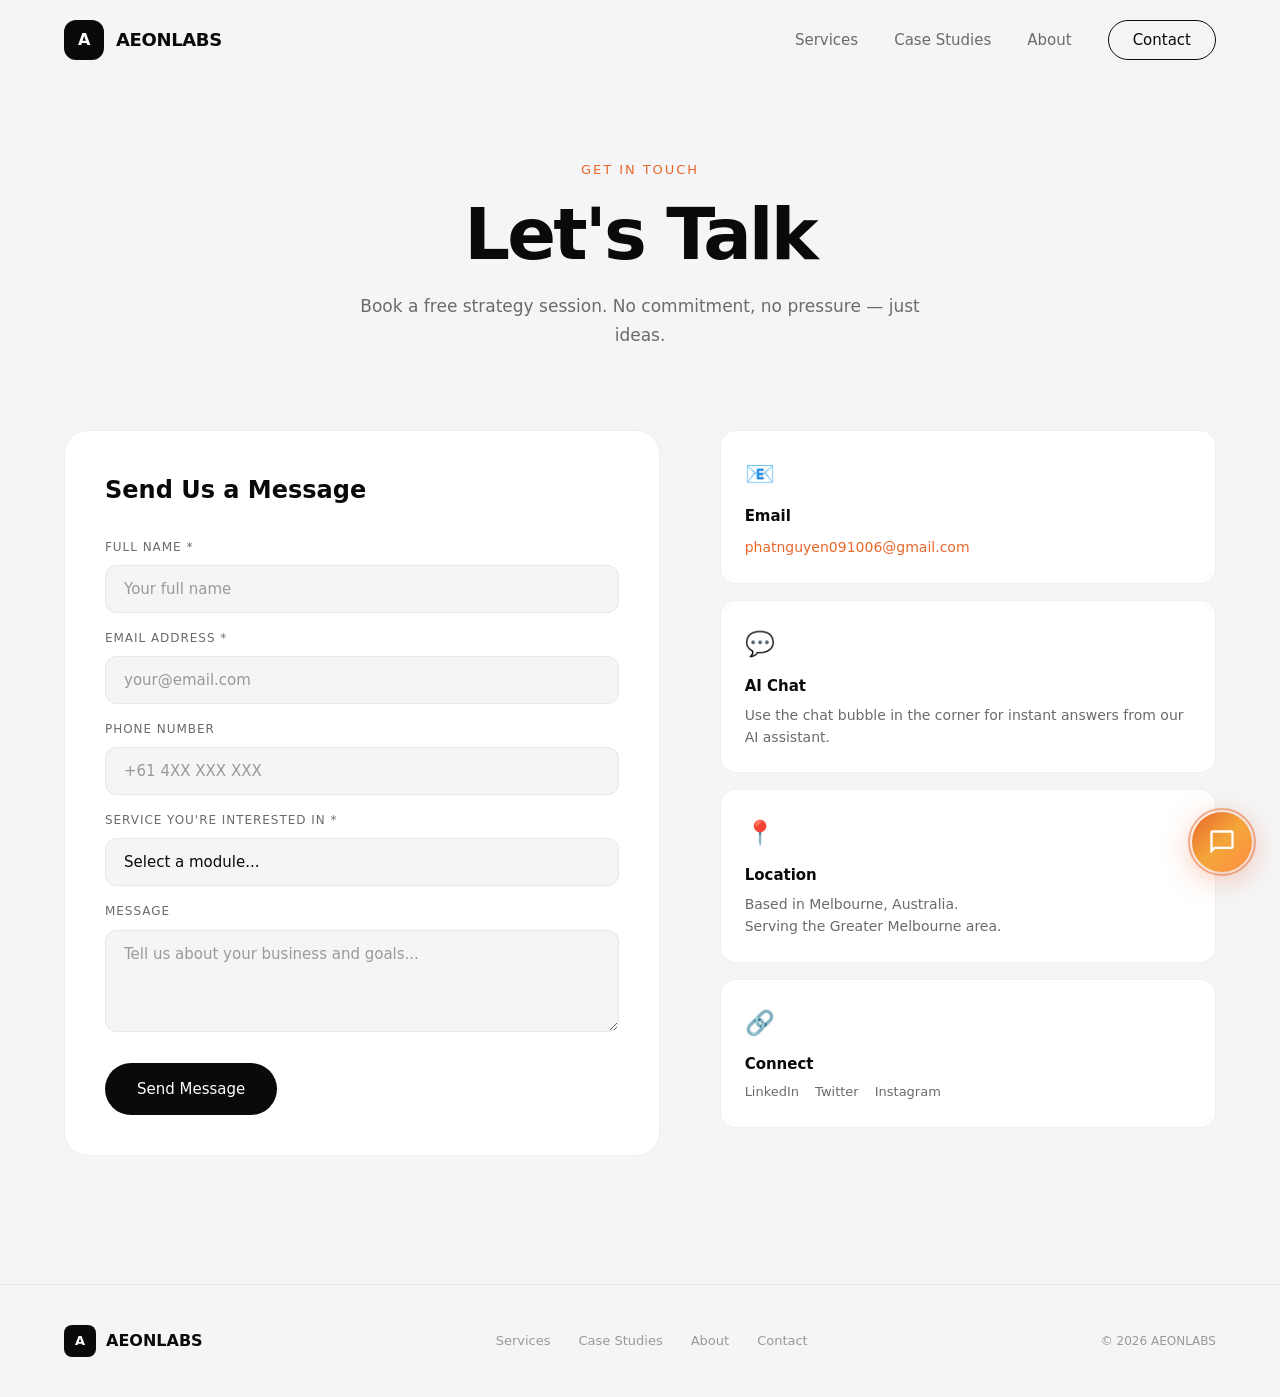
==== commit 972a1a91: "Switch contact form to Make.com webhook, add phone field and error handling" ====
--- a/contact.html
+++ b/contact.html
@@ -38,29 +38,46 @@
                 <div class="contact-form" data-animate="fade-up">
                     <h2>Send Us a Message</h2>
                     <div class="native-form-container">
-                        <form id="contact-form">
-                            <div class="form-group"><input type="text" id="c-name" placeholder="Your name *" required></div>
-                            <div class="form-group"><input type="email" id="c-email" placeholder="Email address *" required></div>
-                            <div class="form-group"><input type="text" id="c-company" placeholder="Company name"></div>
+                        <form id="contact-form" novalidate>
                             <div class="form-group">
-                                <select id="c-service">
-                                    <option value="">Select a module...</option>
-                                    <option>Neural Audience Engine</option>
-                                    <option>Autonomous Content Pipeline</option>
-                                    <option>Conversational Conversion</option>
-                                    <option>Predictive Market Radar</option>
-                                    <option>Autonomous Ad Orchestration</option>
-                                    <option>Attribution Oracle</option>
-                                    <option>Full AEON Stack</option>
-                                    <option>Not sure — need advice</option>
+                                <label for="c-name">Full Name *</label>
+                                <input type="text" id="c-name" name="name" placeholder="Your full name" required>
+                            </div>
+                            <div class="form-group">
+                                <label for="c-email">Email Address *</label>
+                                <input type="email" id="c-email" name="email" placeholder="your@email.com" required>
+                            </div>
+                            <div class="form-group">
+                                <label for="c-phone">Phone Number</label>
+                                <input type="tel" id="c-phone" name="phone" placeholder="+61 4XX XXX XXX">
+                            </div>
+                            <div class="form-group">
+                                <label for="c-service">Service You're Interested In *</label>
+                                <select id="c-service" name="service" required>
+                                    <option value="" disabled selected>Select a module...</option>
+                                    <option value="Neural Audience Engine">Neural Audience Engine</option>
+                                    <option value="Autonomous Content Pipeline">Autonomous Content Pipeline</option>
+                                    <option value="Conversational Conversion">Conversational Conversion</option>
+                                    <option value="Predictive Market Radar">Predictive Market Radar</option>
+                                    <option value="Autonomous Ad Orchestration">Autonomous Ad Orchestration</option>
+                                    <option value="Attribution Oracle">Attribution Oracle</option>
+                                    <option value="Full AEON Stack">Full AEON Stack</option>
+                                    <option value="Not sure — need advice">Not sure — need advice</option>
                                 </select>
                             </div>
-                            <div class="form-group"><textarea id="c-message" rows="4" placeholder="Tell us about your business goals..."></textarea></div>
+                            <div class="form-group">
+                                <label for="c-message">Message</label>
+                                <textarea id="c-message" name="message" rows="4" placeholder="Tell us about your business and goals..."></textarea>
+                            </div>
                             <button type="submit" class="form-submit" id="contact-submit"><span>Send Message</span></button>
                         </form>
+                        <div class="form-error" id="form-error">
+                            Something went wrong. Please try again or email us at
+                            <a href="mailto:phatnguyen091006@gmail.com">phatnguyen091006@gmail.com</a>
+                        </div>
                         <div id="form-success" style="display:none;text-align:center;padding:40px;">
                             <h3 style="color:var(--orange);margin-bottom:12px;font-size:20px;">Thank you! 🎉</h3>
-                            <p style="color:var(--text-secondary);">We'll get back to you within 24 hours.</p>
+                            <p style="color:var(--text-secondary);">We've received your enquiry and will be in touch within 24 hours.<br>Check your inbox for a confirmation email.</p>
                         </div>
                     </div>
                 </div>
--- a/style.css
+++ b/style.css
@@ -514,8 +514,27 @@
 .form-group textarea::placeholder {
     color: var(--text-muted);
 }
+.form-group label {
+    display: block;
+    font-size: 12px; font-weight: 500;
+    letter-spacing: 0.08em; text-transform: uppercase;
+    color: var(--text-secondary);
+    margin-bottom: 8px;
+}
 .form-group select { appearance: none; }
 .form-group textarea { resize: vertical; min-height: 100px; }
+.form-error {
+    display: none;
+    margin-top: 16px;
+    padding: 14px 18px;
+    background: #fef2f2;
+    border: 1px solid #fecaca;
+    border-radius: 12px;
+    font-size: 13px;
+    color: #dc2626;
+    line-height: 1.6;
+}
+.form-error a { color: #dc2626; font-weight: 500; }
 .form-submit {
     display: inline-flex; align-items: center; gap: 10px;
     padding: 14px 32px; border-radius: 100px;
